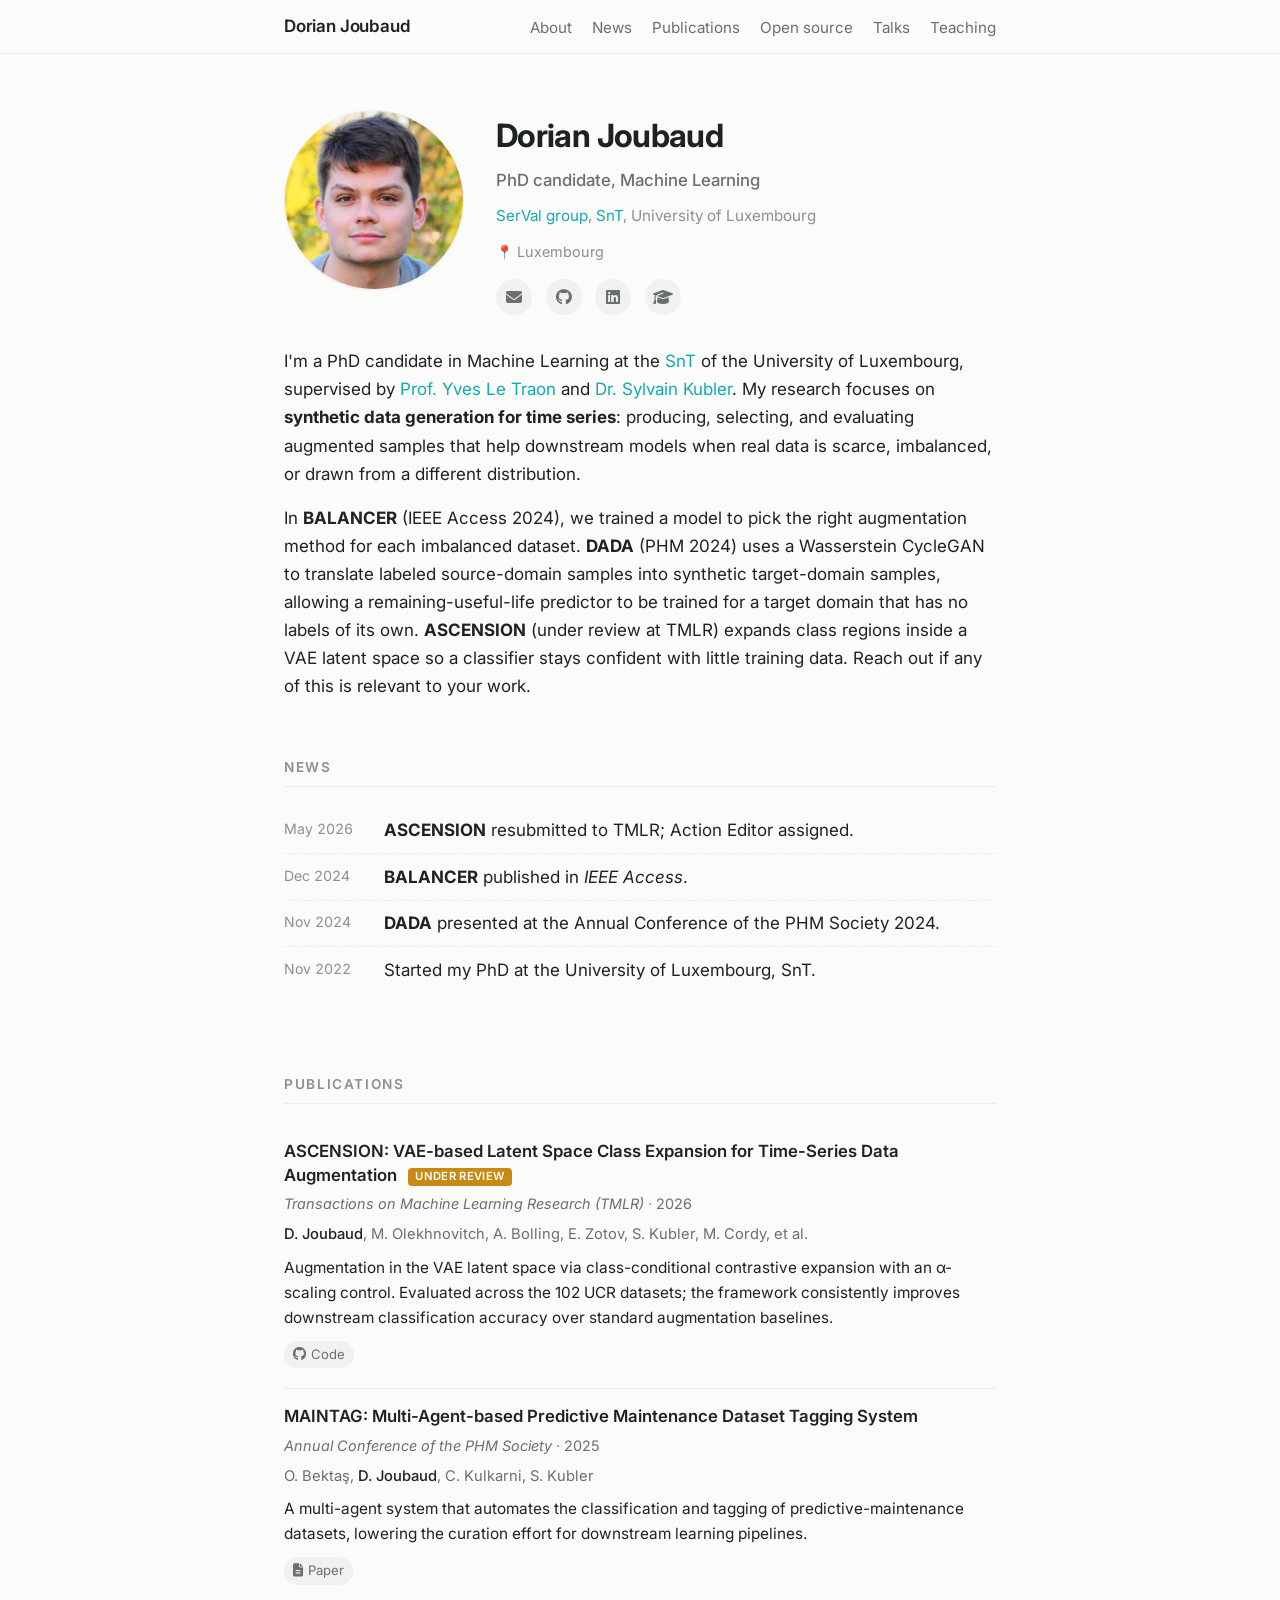
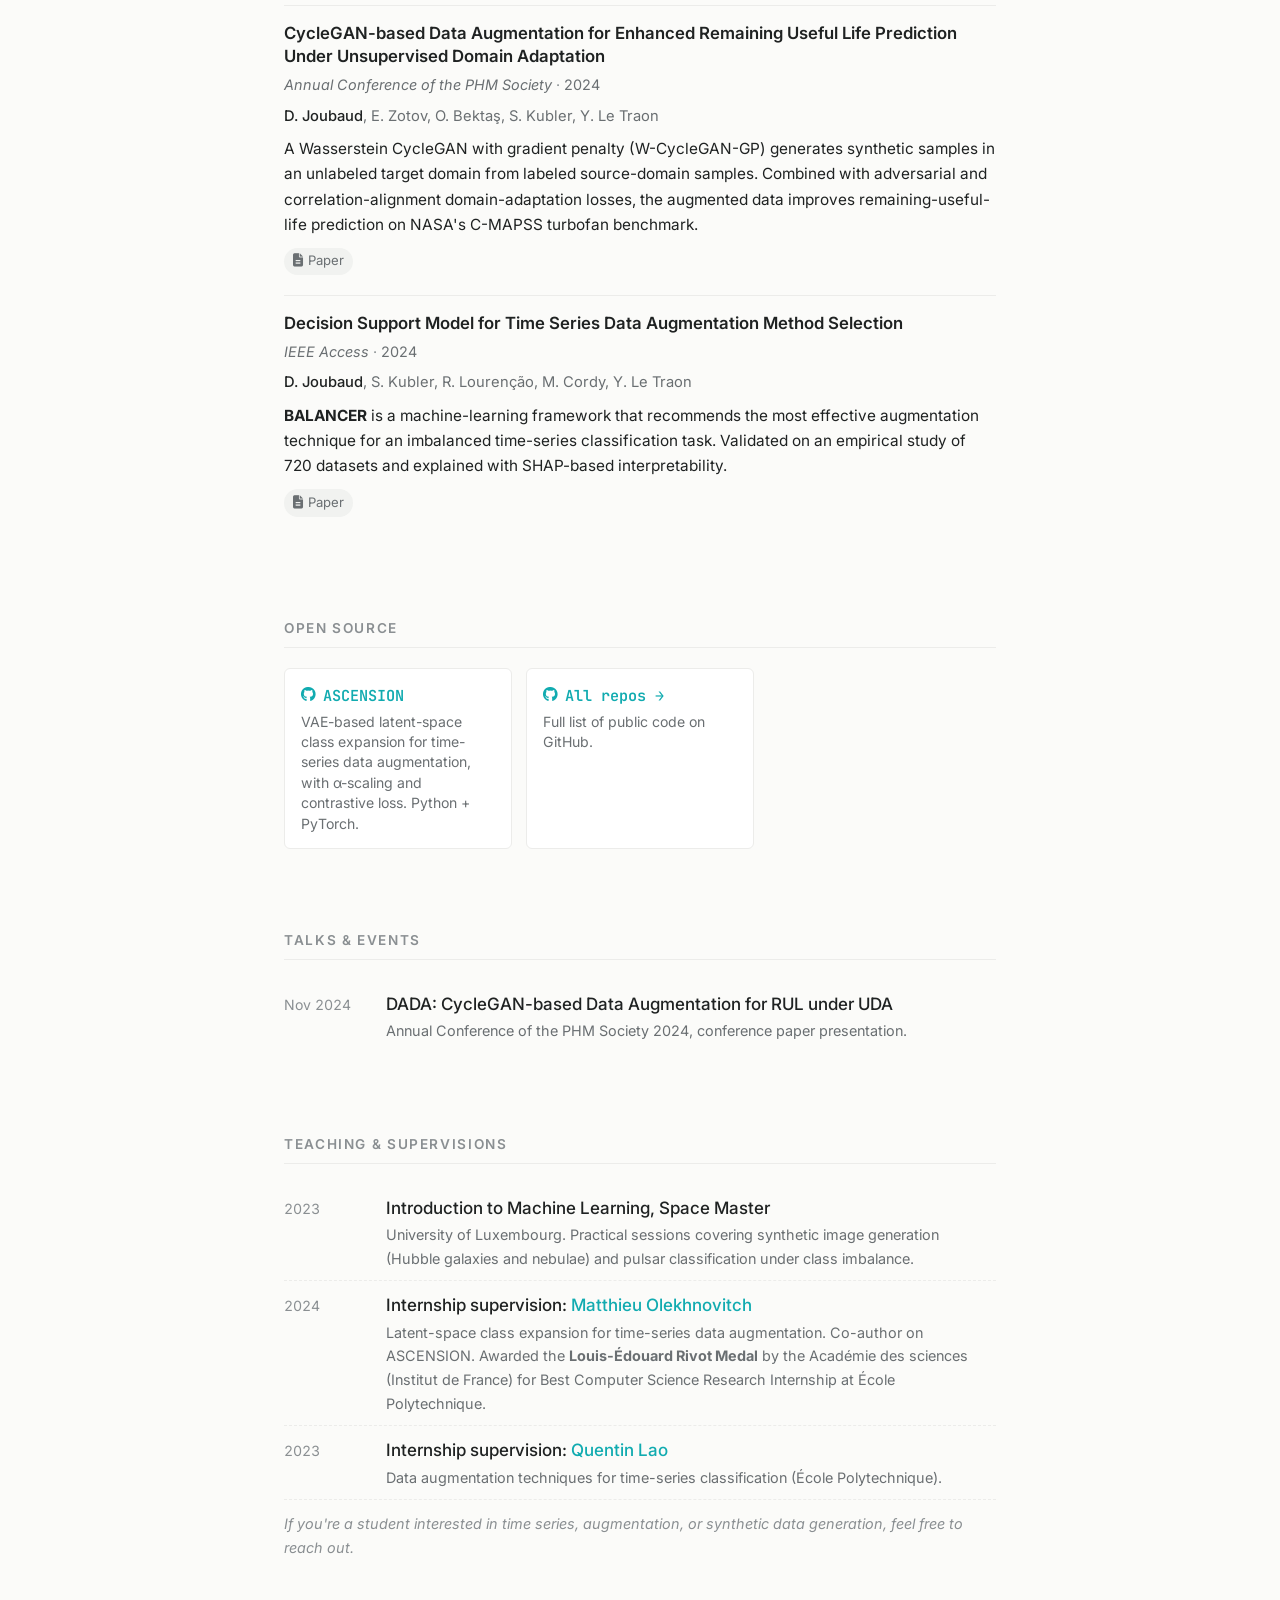
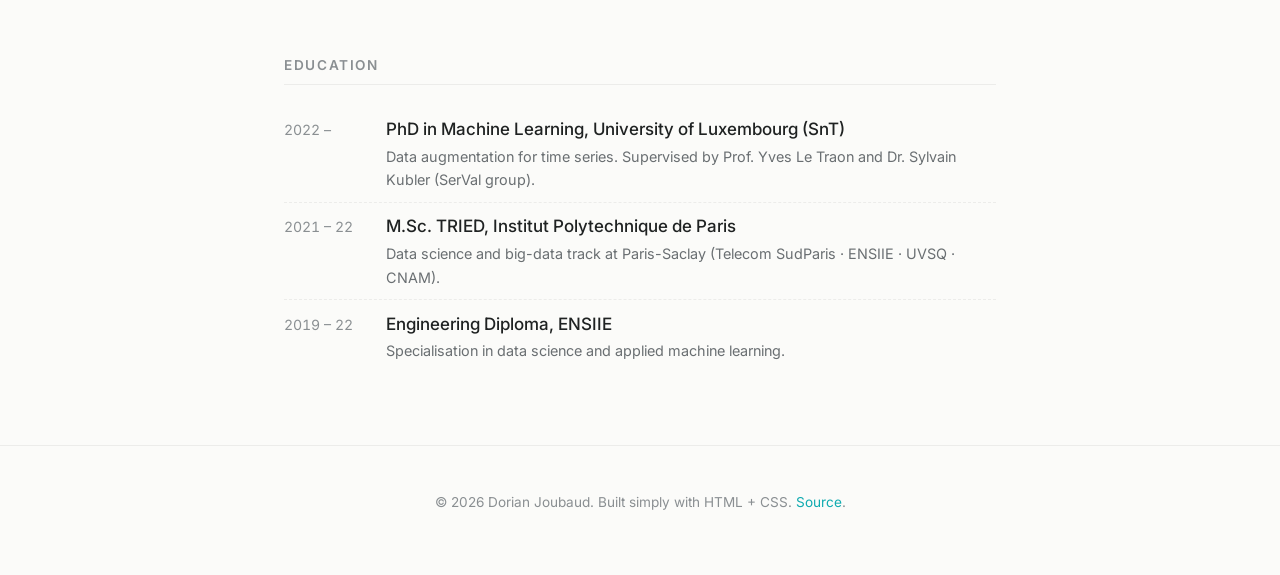
==== index.html @ f89546f5 "Rewrite site with clean academic layout Drops the Ceevee portfolio template (parallax hero, testimon" ====
<!DOCTYPE html>
<html lang="en">
<head>
    <meta charset="utf-8">
    <meta name="viewport" content="width=device-width, initial-scale=1">
    <title>Dorian Joubaud</title>
    <meta name="description" content="Dorian Joubaud, PhD candidate in Machine Learning at the University of Luxembourg, SnT. Time-series data augmentation and synthetic data generation.">
    <meta name="author" content="Dorian Joubaud">

    <link rel="apple-touch-icon" sizes="180x180" href="apple-touch-icon.png">
    <link rel="icon" type="image/png" sizes="32x32" href="favicon-32x32.png">
    <link rel="icon" type="image/png" sizes="16x16" href="favicon-16x16.png">

    <link rel="preconnect" href="https://fonts.googleapis.com">
    <link rel="preconnect" href="https://fonts.gstatic.com" crossorigin>
    <link href="https://fonts.googleapis.com/css2?family=Inter:wght@400;500;600;700&family=JetBrains+Mono:wght@500;600&display=swap" rel="stylesheet">

    <link rel="stylesheet" href="https://cdnjs.cloudflare.com/ajax/libs/font-awesome/6.5.1/css/all.min.css">
    <link rel="stylesheet" href="css/main.css">
</head>
<body>

<!-- ============ Top nav ============ -->
<nav class="topnav">
    <div class="topnav__inner">
        <a class="topnav__brand" href="#top">Dorian Joubaud</a>
        <ul class="topnav__links">
            <li><a href="#about">About</a></li>
            <li><a href="#news">News</a></li>
            <li><a href="#publications">Publications</a></li>
            <li><a href="#open-source">Open source</a></li>
            <li><a href="#talks">Talks</a></li>
            <li><a href="#teaching">Teaching</a></li>
        </ul>
    </div>
</nav>

<main id="top">

<!-- ============ Hero / About ============ -->
<section id="about" class="hero">
    <div class="container">
        <div class="hero__row">
            <img class="hero__photo" src="images/dj2.png" alt="Dorian Joubaud">
            <div class="hero__text">
                <h1 class="hero__name">Dorian Joubaud</h1>
                <p class="hero__role">PhD candidate, Machine Learning</p>
                <p class="hero__affil">
                    <a href="https://www.uni.lu/snt-en/research-groups/serval/" target="_blank" rel="noopener">SerVal group</a>,
                    <a href="https://www.uni.lu/snt-en/" target="_blank" rel="noopener">SnT</a>,
                    University of Luxembourg
                </p>
                <p class="hero__location">Luxembourg</p>

                <ul class="socials" aria-label="Social links">
                    <li><a href="mailto:dorian.joubaud@uni.lu" aria-label="Email"><i class="fa-solid fa-envelope"></i></a></li>
                    <li><a href="https://github.com/DorianJoubaud" target="_blank" rel="noopener" aria-label="GitHub"><i class="fa-brands fa-github"></i></a></li>
                    <li><a href="https://www.linkedin.com/in/djoubaud" target="_blank" rel="noopener" aria-label="LinkedIn"><i class="fa-brands fa-linkedin"></i></a></li>
                    <li><a href="https://scholar.google.com/citations?user=ZqPft5MAAAAJ" target="_blank" rel="noopener" aria-label="Google Scholar"><i class="fa-solid fa-graduation-cap"></i></a></li>
                </ul>
            </div>
        </div>

        <div class="prose" style="margin-top: 2rem;">
            <p>
                I'm a PhD candidate in Machine Learning at the
                <a href="https://www.uni.lu/snt-en/" target="_blank" rel="noopener">SnT</a> of the University of Luxembourg,
                supervised by <a href="https://wwwen.uni.lu/research/fstm/dcs/members/yves_le_traon" target="_blank" rel="noopener">Prof. Yves Le Traon</a>
                and <a href="https://www.uni.lu/snt-en/people/sylvain-kubler/" target="_blank" rel="noopener">Dr. Sylvain Kubler</a>.
                My research focuses on <strong>synthetic data generation for time series</strong>: producing,
                selecting, and evaluating augmented samples that help downstream models when real data is
                scarce, imbalanced, or drawn from a different distribution.
            </p>
            <p>
                In <strong>BALANCER</strong> (IEEE Access 2024), we trained a model to pick the right augmentation
                method for each imbalanced dataset. <strong>DADA</strong> (PHM 2024) uses a Wasserstein CycleGAN
                to translate labeled source-domain samples into synthetic target-domain samples, allowing a
                remaining-useful-life predictor to be trained for a target domain that has no labels of its own.
                <strong>ASCENSION</strong> (under review at TMLR) expands class regions inside a VAE latent space
                so a classifier stays confident with little training data. Reach out if any of this is relevant
                to your work.
            </p>
        </div>
    </div>
</section>

<!-- ============ News ============ -->
<section id="news" class="section">
    <div class="container">
        <h2 class="section__title">News</h2>

        <ul class="news">
            <li>
                <span class="news__date">May 2026</span>
                <span class="news__text"><strong>ASCENSION</strong> resubmitted to TMLR; Action Editor assigned.</span>
            </li>
            <li>
                <span class="news__date">Dec 2024</span>
                <span class="news__text"><strong>BALANCER</strong> published in <em>IEEE Access</em>.</span>
            </li>
            <li>
                <span class="news__date">Nov 2024</span>
                <span class="news__text"><strong>DADA</strong> presented at the Annual Conference of the PHM Society 2024.</span>
            </li>
            <li>
                <span class="news__date">Nov 2022</span>
                <span class="news__text">Started my PhD at the University of Luxembourg, SnT.</span>
            </li>
        </ul>

        <!-- TODO: add more news as it happens. Keep it recent-first. -->
    </div>
</section>

<!-- ============ Publications ============ -->
<section id="publications" class="section">
    <div class="container">
        <h2 class="section__title">Publications</h2>

        <!-- ASCENSION (under review) -->
        <article class="pub">
            <h3 class="pub__title">
                <a href="https://github.com/DorianJoubaud/ASCENSION" target="_blank" rel="noopener">
                    ASCENSION: VAE-based Latent Space Class Expansion for Time-Series Data Augmentation
                </a>
                <span class="tag tag--review">Under review</span>
            </h3>
            <p class="pub__meta">
                <span class="pub__venue">Transactions on Machine Learning Research (TMLR)</span>
                <span class="pub__year">2026</span>
            </p>
            <p class="pub__authors">
                <span class="me">D. Joubaud</span>, M. Olekhnovitch, A. Bolling, E. Zotov, S. Kubler, M. Cordy, et al.
            </p>
            <p class="pub__desc">
                Augmentation in the VAE latent space via class-conditional contrastive expansion with an
                α-scaling control. Evaluated across the 102 UCR datasets; the framework consistently
                improves downstream classification accuracy over standard augmentation baselines.
            </p>
            <div class="pub__links">
                <a class="chip" href="https://github.com/DorianJoubaud/ASCENSION" target="_blank" rel="noopener"><i class="fa-brands fa-github"></i> Code</a>
                <!-- TODO: link the arXiv / OpenReview entry once accepted/posted. -->
            </div>
        </article>

        <!-- MAINTAG -->
        <article class="pub">
            <h3 class="pub__title">
                <a href="https://orbilu.uni.lu/handle/10993/66172" target="_blank" rel="noopener">
                    MAINTAG: Multi-Agent-based Predictive Maintenance Dataset Tagging System
                </a>
            </h3>
            <p class="pub__meta">
                <span class="pub__venue">Annual Conference of the PHM Society</span>
                <span class="pub__year">2025</span>
            </p>
            <p class="pub__authors">
                O. Bektaş, <span class="me">D. Joubaud</span>, C. Kulkarni, S. Kubler
            </p>
            <p class="pub__desc">
                A multi-agent system that automates the classification and tagging of predictive-maintenance
                datasets, lowering the curation effort for downstream learning pipelines.
            </p>
            <div class="pub__links">
                <a class="chip" href="https://orbilu.uni.lu/handle/10993/66172" target="_blank" rel="noopener"><i class="fa-solid fa-file-lines"></i> Paper</a>
            </div>
        </article>

        <!-- DADA -->
        <article class="pub">
            <h3 class="pub__title">
                <a href="http://papers.phmsociety.org/index.php/phmconf/article/view/3898" target="_blank" rel="noopener">
                    CycleGAN-based Data Augmentation for Enhanced Remaining Useful Life Prediction Under Unsupervised Domain Adaptation
                </a>
            </h3>
            <p class="pub__meta">
                <span class="pub__venue">Annual Conference of the PHM Society</span>
                <span class="pub__year">2024</span>
            </p>
            <p class="pub__authors">
                <span class="me">D. Joubaud</span>, E. Zotov, O. Bektaş, S. Kubler, Y. Le Traon
            </p>
            <p class="pub__desc">
                A Wasserstein CycleGAN with gradient penalty (W-CycleGAN-GP) generates synthetic samples in
                an unlabeled target domain from labeled source-domain samples. Combined with adversarial and
                correlation-alignment domain-adaptation losses, the augmented data improves remaining-useful-life
                prediction on NASA's C-MAPSS turbofan benchmark.
            </p>
            <div class="pub__links">
                <a class="chip" href="http://papers.phmsociety.org/index.php/phmconf/article/view/3898" target="_blank" rel="noopener"><i class="fa-solid fa-file-lines"></i> Paper</a>
            </div>
        </article>

        <!-- BALANCER -->
        <article class="pub">
            <h3 class="pub__title">
                <a href="https://ieeexplore.ieee.org/document/10795179" target="_blank" rel="noopener">
                    Decision Support Model for Time Series Data Augmentation Method Selection
                </a>
            </h3>
            <p class="pub__meta">
                <span class="pub__venue">IEEE Access</span>
                <span class="pub__year">2024</span>
            </p>
            <p class="pub__authors">
                <span class="me">D. Joubaud</span>, S. Kubler, R. Lourenção, M. Cordy, Y. Le Traon
            </p>
            <p class="pub__desc">
                <strong>BALANCER</strong> is a machine-learning framework that recommends the most effective
                augmentation technique for an imbalanced time-series classification task. Validated on an
                empirical study of 720 datasets and explained with SHAP-based interpretability.
            </p>
            <div class="pub__links">
                <a class="chip" href="https://ieeexplore.ieee.org/document/10795179" target="_blank" rel="noopener"><i class="fa-solid fa-file-lines"></i> Paper</a>
            </div>
        </article>

    </div>
</section>

<!-- ============ Open source ============ -->
<section id="open-source" class="section">
    <div class="container">
        <h2 class="section__title">Open source</h2>

        <div class="software-grid">
            <div class="repo">
                <a href="https://github.com/DorianJoubaud/ASCENSION" target="_blank" rel="noopener">
                    <p class="repo__name"><i class="fa-brands fa-github"></i> ASCENSION</p>
                    <p class="repo__desc">VAE-based latent-space class expansion for time-series data augmentation, with α-scaling and contrastive loss. Python + PyTorch.</p>
                </a>
            </div>

            <!-- TODO: add other public repos here. A couple of suggestions: -->
            <!--
            <div class="repo">
                <a href="https://github.com/DorianJoubaud/BALANCER" target="_blank" rel="noopener">
                    <p class="repo__name"><i class="fa-brands fa-github"></i> BALANCER</p>
                    <p class="repo__desc">Decision-support model recommending the best data-augmentation technique for an imbalanced TSC dataset (IEEE Access 2024).</p>
                </a>
            </div>
            -->

            <div class="repo">
                <a href="https://github.com/DorianJoubaud" target="_blank" rel="noopener">
                    <p class="repo__name"><i class="fa-brands fa-github"></i> All repos &rarr;</p>
                    <p class="repo__desc">Full list of public code on GitHub.</p>
                </a>
            </div>
        </div>
    </div>
</section>

<!-- ============ Talks & Events ============ -->
<section id="talks" class="section">
    <div class="container">
        <h2 class="section__title">Talks &amp; Events</h2>

        <!-- TODO: fill in actual talks. Below are placeholders to show layout. -->
        <div class="entry">
            <span class="entry__when">Nov 2024</span>
            <span class="entry__main">
                <span class="entry__title">DADA: CycleGAN-based Data Augmentation for RUL under UDA</span>
                <span class="entry__sub">Annual Conference of the PHM Society 2024, conference paper presentation.</span>
            </span>
        </div>

        <!--
        <div class="entry">
            <span class="entry__when">YYYY</span>
            <span class="entry__main">
                <span class="entry__title">Title of the talk</span>
                <span class="entry__sub">Venue · type of event · co-speakers</span>
            </span>
        </div>
        -->
    </div>
</section>

<!-- ============ Teaching / Supervisions ============ -->
<section id="teaching" class="section">
    <div class="container">
        <h2 class="section__title">Teaching &amp; Supervisions</h2>

        <div class="entry">
            <span class="entry__when">2023</span>
            <span class="entry__main">
                <span class="entry__title">Introduction to Machine Learning, Space Master</span>
                <span class="entry__sub">University of Luxembourg. Practical sessions covering synthetic image generation (Hubble galaxies and nebulae) and pulsar classification under class imbalance.</span>
            </span>
        </div>

        <div class="entry">
            <span class="entry__when">2024</span>
            <span class="entry__main">
                <span class="entry__title">Internship supervision: <a href="https://matthieu-olekhnovitch.fr/" target="_blank" rel="noopener">Matthieu Olekhnovitch</a></span>
                <span class="entry__sub">Latent-space class expansion for time-series data augmentation. Co-author on ASCENSION. Awarded the <strong>Louis-Édouard Rivot Medal</strong> by the Académie des sciences (Institut de France) for Best Computer Science Research Internship at École Polytechnique.</span>
            </span>
        </div>

        <div class="entry">
            <span class="entry__when">2023</span>
            <span class="entry__main">
                <span class="entry__title">Internship supervision: <a href="https://www.quentinlao.com/" target="_blank" rel="noopener">Quentin Lao</a></span>
                <span class="entry__sub">Data augmentation techniques for time-series classification (École Polytechnique).</span>
            </span>
        </div>

        <p class="prose" style="color: var(--color-faint); font-size: 0.9rem; margin-top: 0.75rem;">
            <em>If you're a student interested in time series, augmentation, or synthetic data generation, feel free to reach out.</em>
        </p>
    </div>
</section>

<!-- ============ Education ============ -->
<section id="education" class="section">
    <div class="container">
        <h2 class="section__title">Education</h2>

        <div class="entry">
            <span class="entry__when">2022 –</span>
            <span class="entry__main">
                <span class="entry__title">PhD in Machine Learning, University of Luxembourg (SnT)</span>
                <span class="entry__sub">Data augmentation for time series. Supervised by Prof. Yves Le Traon and Dr. Sylvain Kubler (SerVal group).</span>
            </span>
        </div>

        <div class="entry">
            <span class="entry__when">2021 – 22</span>
            <span class="entry__main">
                <span class="entry__title">M.Sc. TRIED, Institut Polytechnique de Paris</span>
                <span class="entry__sub">Data science and big-data track at Paris-Saclay (Telecom SudParis · ENSIIE · UVSQ · CNAM).</span>
            </span>
        </div>

        <div class="entry">
            <span class="entry__when">2019 – 22</span>
            <span class="entry__main">
                <span class="entry__title">Engineering Diploma, ENSIIE</span>
                <span class="entry__sub">Specialisation in data science and applied machine learning.</span>
            </span>
        </div>
    </div>
</section>

</main>

<footer class="site-footer">
    <div class="container">
        <p>
            © <span id="year">2026</span> Dorian Joubaud.
            Built simply with HTML + CSS.
            <a href="https://github.com/DorianJoubaud/dorianjoubaud.github.io" target="_blank" rel="noopener">Source</a>.
        </p>
    </div>
</footer>

<script>
    document.getElementById('year').textContent = new Date().getFullYear();
</script>

</body>
</html>
---- css/main.css ----
/* ============================================================
   Dorian Joubaud — personal site
   Light academic theme, inspired by charles.doffy.net,
   with the teal accent retained from the prior design.
   ============================================================ */

:root {
    --color-bg:        #fbfbf9;
    --color-surface:   #ffffff;
    --color-rule:      #ececea;
    --color-text:      #1f2222;
    --color-muted:     #6a6f72;
    --color-faint:     #8a8f92;
    --color-accent:    #11ABB0;
    --color-accent-dk: #0d8589;
    --color-link:      #11ABB0;
    --color-link-hov:  #0d8589;
    --color-chip-bg:   #f1f2f0;

    --font-sans: "Inter", -apple-system, BlinkMacSystemFont, "Segoe UI",
                 Roboto, "Helvetica Neue", Arial, sans-serif;
    --font-mono: "JetBrains Mono", ui-monospace, SFMono-Regular, Menlo,
                 Monaco, Consolas, monospace;

    --content-max: 760px;
    --gutter: 1.5rem;
    --radius: 6px;
}

* { box-sizing: border-box; }

html { scroll-behavior: smooth; }

body {
    margin: 0;
    background: var(--color-bg);
    color: var(--color-text);
    font-family: var(--font-sans);
    font-size: 17px;
    line-height: 1.65;
    -webkit-font-smoothing: antialiased;
    -moz-osx-font-smoothing: grayscale;
}

a {
    color: var(--color-link);
    text-decoration: none;
    border-bottom: 1px solid transparent;
    transition: color .15s, border-color .15s;
}
a:hover {
    color: var(--color-link-hov);
    border-bottom-color: var(--color-link-hov);
}

hr {
    border: 0;
    border-top: 1px solid var(--color-rule);
    margin: 3rem 0;
}

/* ---------- Layout ---------- */

.container {
    max-width: var(--content-max);
    margin: 0 auto;
    padding: 0 var(--gutter);
}

/* ---------- Top nav ---------- */

.topnav {
    position: sticky;
    top: 0;
    background: rgba(251, 251, 249, 0.9);
    backdrop-filter: saturate(180%) blur(10px);
    -webkit-backdrop-filter: saturate(180%) blur(10px);
    border-bottom: 1px solid var(--color-rule);
    z-index: 50;
}
.topnav__inner {
    max-width: var(--content-max);
    margin: 0 auto;
    padding: 0.75rem var(--gutter);
    display: flex;
    align-items: center;
    justify-content: space-between;
    gap: 1rem;
}
.topnav__brand {
    font-weight: 600;
    color: var(--color-text);
    letter-spacing: -0.01em;
}
.topnav__brand:hover { border-bottom-color: transparent; color: var(--color-accent); }
.topnav__links {
    list-style: none;
    margin: 0;
    padding: 0;
    display: flex;
    gap: 1.25rem;
    flex-wrap: wrap;
}
.topnav__links a {
    color: var(--color-muted);
    font-size: 0.95rem;
}
.topnav__links a:hover { color: var(--color-accent); border-bottom-color: transparent; }

/* ---------- Hero / about ---------- */

.hero {
    padding: 3.5rem 0 1rem;
}
.hero__row {
    display: flex;
    gap: 2rem;
    align-items: flex-start;
    flex-wrap: wrap;
}
.hero__photo {
    width: 180px;
    height: 180px;
    border-radius: 50%;
    object-fit: cover;
    border: 1px solid var(--color-rule);
    box-shadow: 0 1px 3px rgba(0,0,0,0.04);
    flex-shrink: 0;
}
.hero__text { flex: 1 1 320px; min-width: 0; }
.hero__name {
    margin: 0 0 0.25rem;
    font-size: 2rem;
    font-weight: 700;
    letter-spacing: -0.02em;
}
.hero__role {
    margin: 0 0 0.5rem;
    color: var(--color-muted);
    font-size: 1.05rem;
    font-weight: 500;
}
.hero__affil {
    margin: 0 0 0.75rem;
    color: var(--color-faint);
    font-size: 0.95rem;
}
.hero__location {
    margin: 0 0 1rem;
    color: var(--color-faint);
    font-size: 0.9rem;
}
.hero__location::before {
    content: "📍 ";
    font-size: 0.95em;
}

.socials {
    list-style: none;
    margin: 0.75rem 0 0;
    padding: 0;
    display: flex;
    gap: 0.85rem;
    flex-wrap: wrap;
}
.socials a {
    display: inline-flex;
    align-items: center;
    justify-content: center;
    width: 36px;
    height: 36px;
    border-radius: 50%;
    background: var(--color-chip-bg);
    color: var(--color-muted);
    border-bottom: none;
    transition: background .15s, color .15s, transform .15s;
}
.socials a:hover {
    background: var(--color-accent);
    color: #fff;
    transform: translateY(-1px);
}
.socials i { font-size: 1rem; }

/* ---------- Sections ---------- */

.section {
    padding: 2.5rem 0;
}
.section__title {
    margin: 0 0 1.25rem;
    font-size: 0.85rem;
    font-weight: 600;
    letter-spacing: 0.12em;
    text-transform: uppercase;
    color: var(--color-faint);
    padding-bottom: 0.5rem;
    border-bottom: 1px solid var(--color-rule);
}

.prose p {
    margin: 0 0 1rem;
}
.prose p:last-child { margin-bottom: 0; }

/* ---------- News ---------- */

.news {
    list-style: none;
    margin: 0;
    padding: 0;
}
.news li {
    display: grid;
    grid-template-columns: 5.5rem 1fr;
    gap: 0.75rem;
    padding: 0.55rem 0;
    border-bottom: 1px dashed var(--color-rule);
}
.news li:last-child { border-bottom: 0; }
.news__date {
    color: var(--color-faint);
    font-variant-numeric: tabular-nums;
    font-size: 0.88rem;
    padding-top: 0.05rem;
}
.news__text { color: var(--color-text); }
.news__more {
    margin-top: 0.75rem;
    display: inline-block;
    font-size: 0.9rem;
    color: var(--color-muted);
    cursor: pointer;
}
.news--collapsed .news__hidden { display: none; }

/* ---------- Publication entries ---------- */

.pub {
    padding: 1rem 0 1.25rem;
    border-bottom: 1px solid var(--color-rule);
}
.pub:last-child { border-bottom: 0; }
.pub__title {
    margin: 0 0 0.3rem;
    font-size: 1.05rem;
    font-weight: 600;
    line-height: 1.4;
}
.pub__title a { color: var(--color-text); border-bottom: none; }
.pub__title a:hover { color: var(--color-accent); }
.pub__meta {
    margin: 0 0 0.4rem;
    font-size: 0.9rem;
    color: var(--color-muted);
}
.pub__venue { font-style: italic; }
.pub__year::before { content: " · "; color: var(--color-faint); }
.pub__authors {
    margin: 0 0 0.5rem;
    font-size: 0.92rem;
    color: var(--color-muted);
}
.pub__authors .me { color: var(--color-text); font-weight: 500; }
.pub__desc {
    margin: 0.4rem 0 0.65rem;
    font-size: 0.96rem;
    color: var(--color-text);
}
.pub__links {
    display: flex;
    flex-wrap: wrap;
    gap: 0.4rem;
    margin-top: 0.4rem;
}
.chip {
    display: inline-flex;
    align-items: center;
    gap: 0.35rem;
    padding: 0.18rem 0.55rem;
    border-radius: 999px;
    background: var(--color-chip-bg);
    color: var(--color-muted);
    font-size: 0.82rem;
    border-bottom: none;
    transition: background .15s, color .15s;
}
.chip:hover {
    background: var(--color-accent);
    color: #fff;
    border-bottom: none;
}
.chip i { font-size: 0.85rem; }

.tag {
    display: inline-block;
    margin-left: 0.45rem;
    padding: 0.08rem 0.45rem;
    border-radius: 4px;
    background: var(--color-accent);
    color: #fff;
    font-size: 0.7rem;
    font-weight: 600;
    letter-spacing: 0.03em;
    vertical-align: 0.1em;
    text-transform: uppercase;
}
.tag--review { background: #c98a14; }
.tag--prep   { background: #6a6f72; }

/* ---------- Generic list entries (talks, teaching, education, software) ---------- */

.entry {
    display: grid;
    grid-template-columns: 5.5rem 1fr;
    gap: 0.85rem;
    padding: 0.6rem 0;
    border-bottom: 1px dashed var(--color-rule);
    align-items: baseline;
}
.entry:last-child { border-bottom: 0; }
.entry__when {
    color: var(--color-faint);
    font-variant-numeric: tabular-nums;
    font-size: 0.88rem;
}
.entry__main { color: var(--color-text); }
.entry__title { font-weight: 500; }
.entry__sub {
    display: block;
    color: var(--color-muted);
    font-size: 0.9rem;
    margin-top: 0.1rem;
}

/* ---------- Software cards ---------- */

.software-grid {
    display: grid;
    grid-template-columns: repeat(auto-fill, minmax(220px, 1fr));
    gap: 0.85rem;
}
.repo {
    border: 1px solid var(--color-rule);
    border-radius: var(--radius);
    padding: 0.85rem 1rem;
    background: var(--color-surface);
    transition: border-color .15s, transform .15s, box-shadow .15s;
}
.repo:hover {
    border-color: var(--color-accent);
    transform: translateY(-1px);
    box-shadow: 0 2px 6px rgba(17, 171, 176, 0.08);
}
.repo a {
    display: block;
    color: inherit;
    border-bottom: none;
}
.repo__name {
    font-family: var(--font-mono);
    font-size: 0.95rem;
    font-weight: 600;
    color: var(--color-accent);
    margin: 0 0 0.25rem;
    display: flex;
    align-items: center;
    gap: 0.45rem;
}
.repo__desc {
    font-size: 0.88rem;
    color: var(--color-muted);
    margin: 0;
    line-height: 1.45;
}

/* ---------- Footer ---------- */

.site-footer {
    padding: 2rem 0 3rem;
    color: var(--color-faint);
    font-size: 0.85rem;
    text-align: center;
    border-top: 1px solid var(--color-rule);
    margin-top: 2rem;
}

/* ---------- Responsive ---------- */

@media (max-width: 600px) {
    body { font-size: 16px; }
    .hero { padding-top: 2rem; }
    .hero__row { gap: 1.25rem; }
    .hero__photo { width: 130px; height: 130px; }
    .hero__name { font-size: 1.6rem; }
    .news li, .entry {
        grid-template-columns: 4.5rem 1fr;
        gap: 0.5rem;
    }
    .topnav__links { gap: 0.85rem; font-size: 0.85rem; }
    .topnav__brand { display: none; }
}

/* Print: keep clean */
@media print {
    .topnav, .site-footer { display: none; }
    a { color: inherit; border-bottom: none; }
}
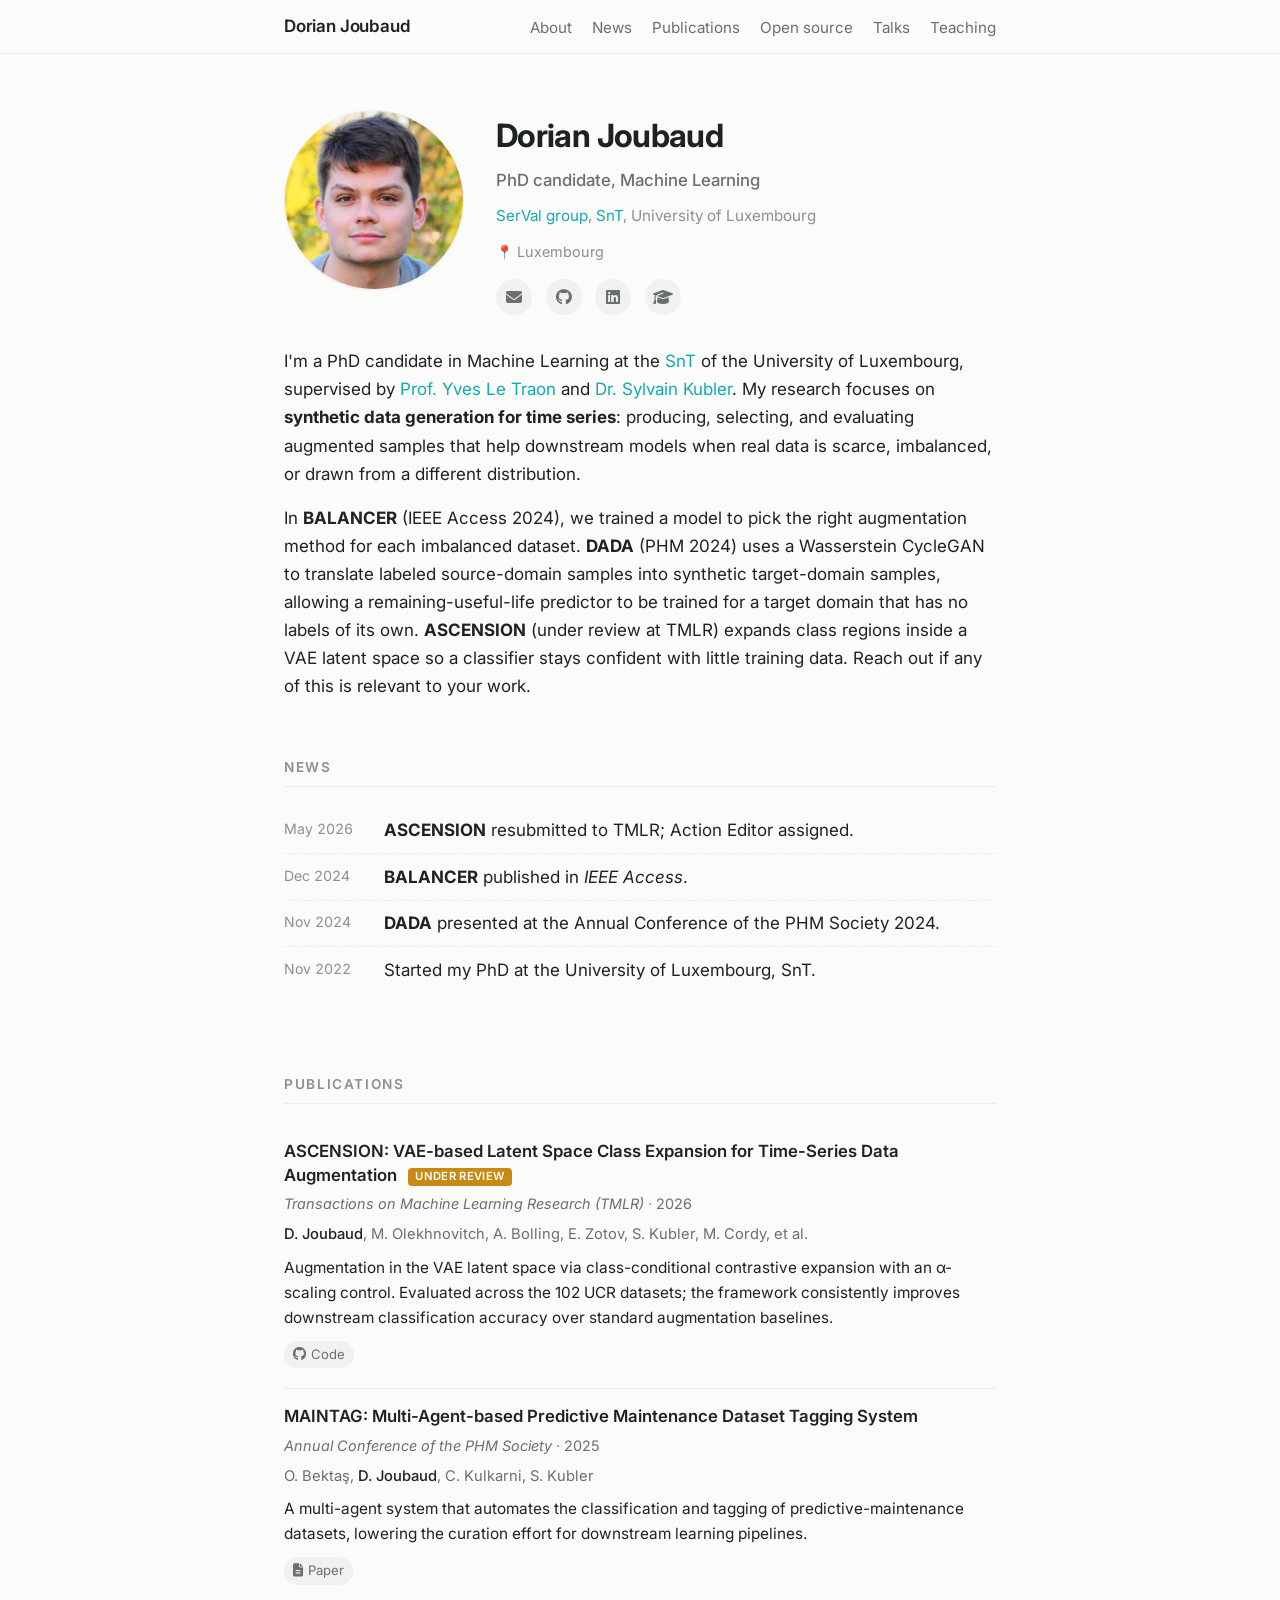
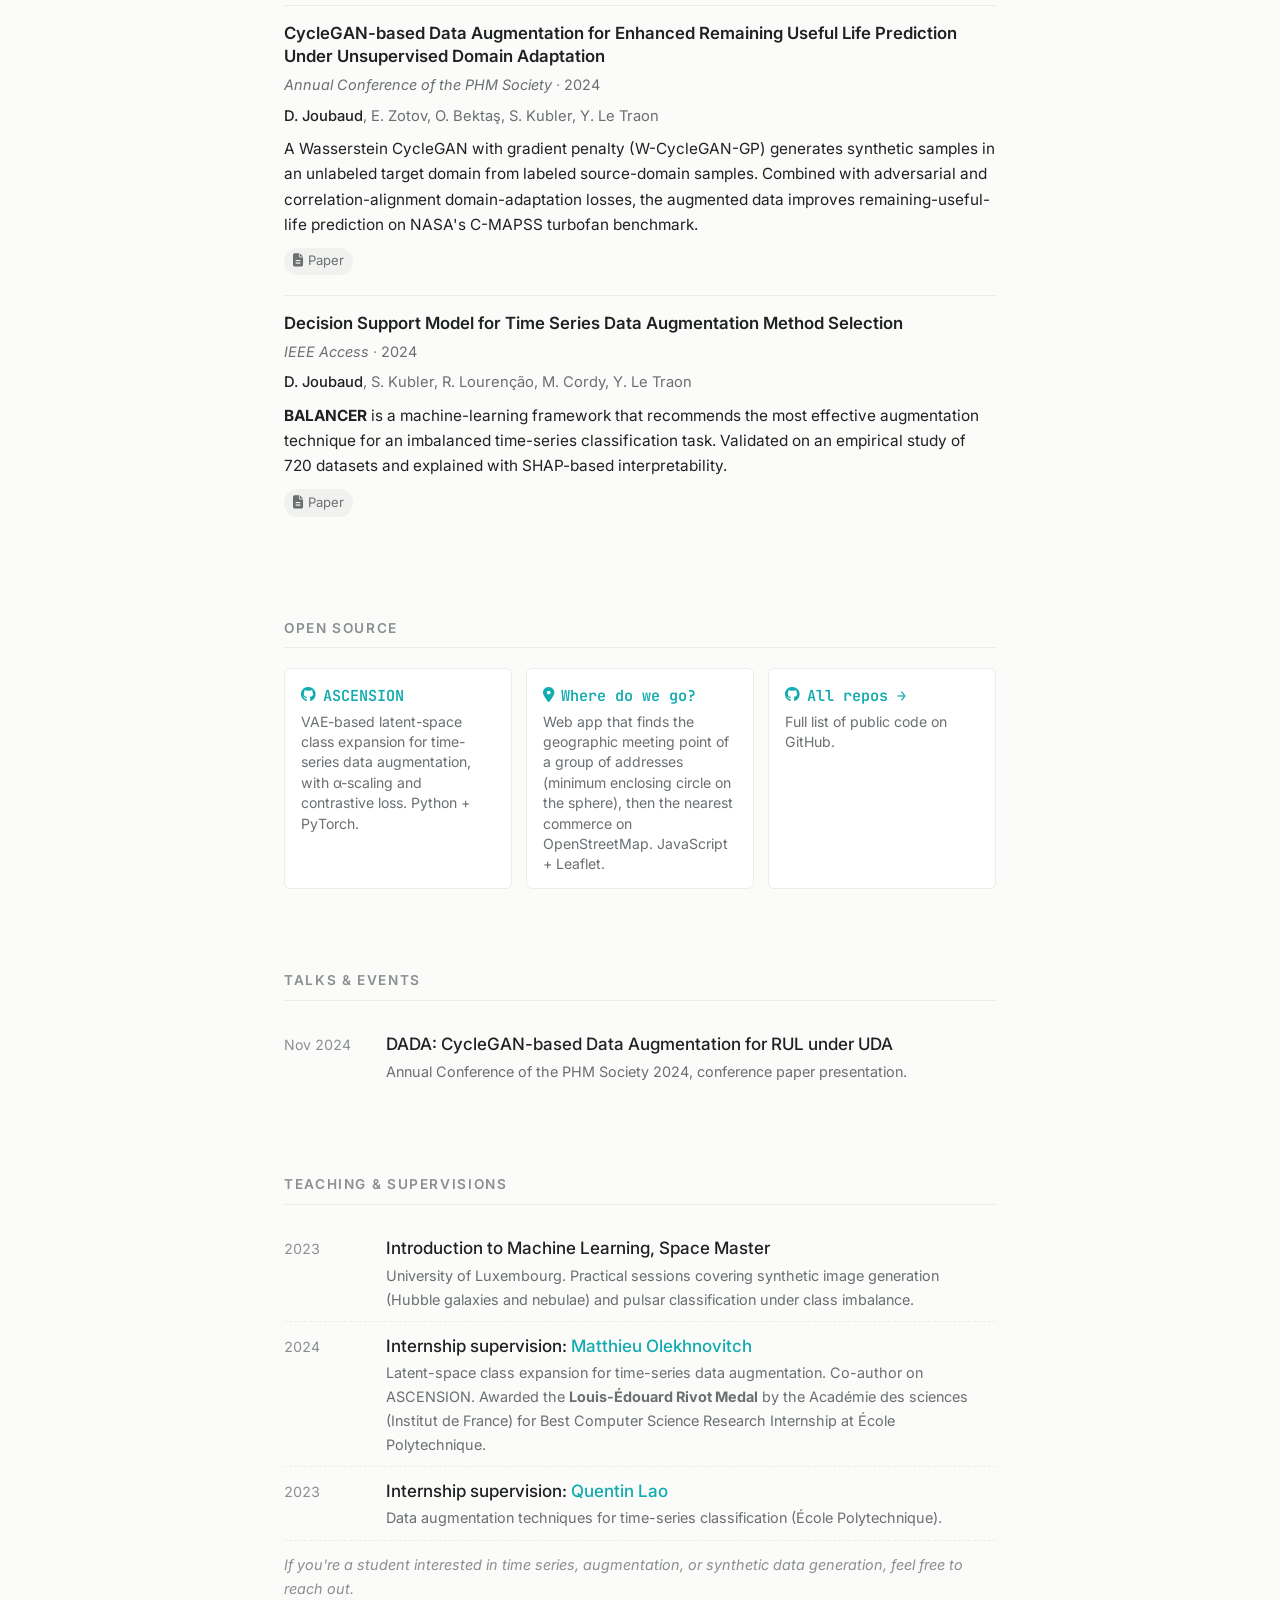
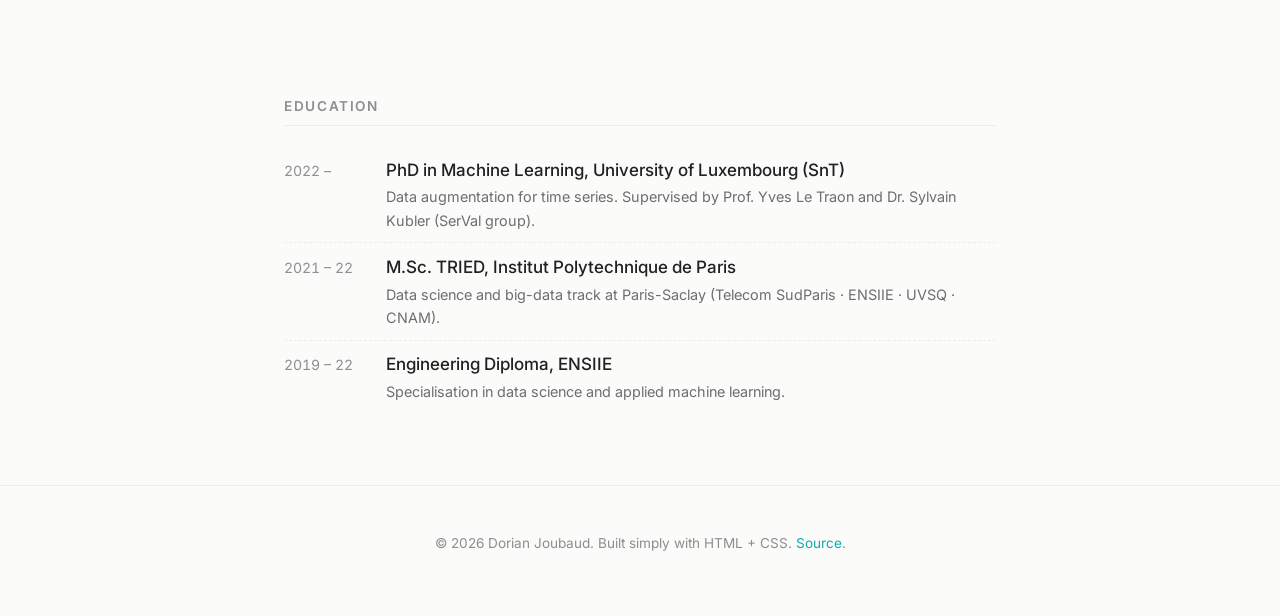
==== commit 09034330: "Add Where do we go? card to Open source section Links to the live app at dorianjoubaud.com/WhereDoWe" ====
--- a/index.html
+++ b/index.html
@@ -231,15 +231,12 @@
                 </a>
             </div>
 
-            <!-- TODO: add other public repos here. A couple of suggestions: -->
-            <!--
             <div class="repo">
-                <a href="https://github.com/DorianJoubaud/BALANCER" target="_blank" rel="noopener">
-                    <p class="repo__name"><i class="fa-brands fa-github"></i> BALANCER</p>
-                    <p class="repo__desc">Decision-support model recommending the best data-augmentation technique for an imbalanced TSC dataset (IEEE Access 2024).</p>
-                </a>
-            </div>
-            -->
+                <a href="https://dorianjoubaud.com/WhereDoWeGO-/" target="_blank" rel="noopener">
+                    <p class="repo__name"><i class="fa-solid fa-location-dot"></i> Where do we go?</p>
+                    <p class="repo__desc">Web app that finds the geographic meeting point of a group of addresses (minimum enclosing circle on the sphere), then the nearest commerce on OpenStreetMap. JavaScript + Leaflet.</p>
+                </a>
+            </div>
 
             <div class="repo">
                 <a href="https://github.com/DorianJoubaud" target="_blank" rel="noopener">
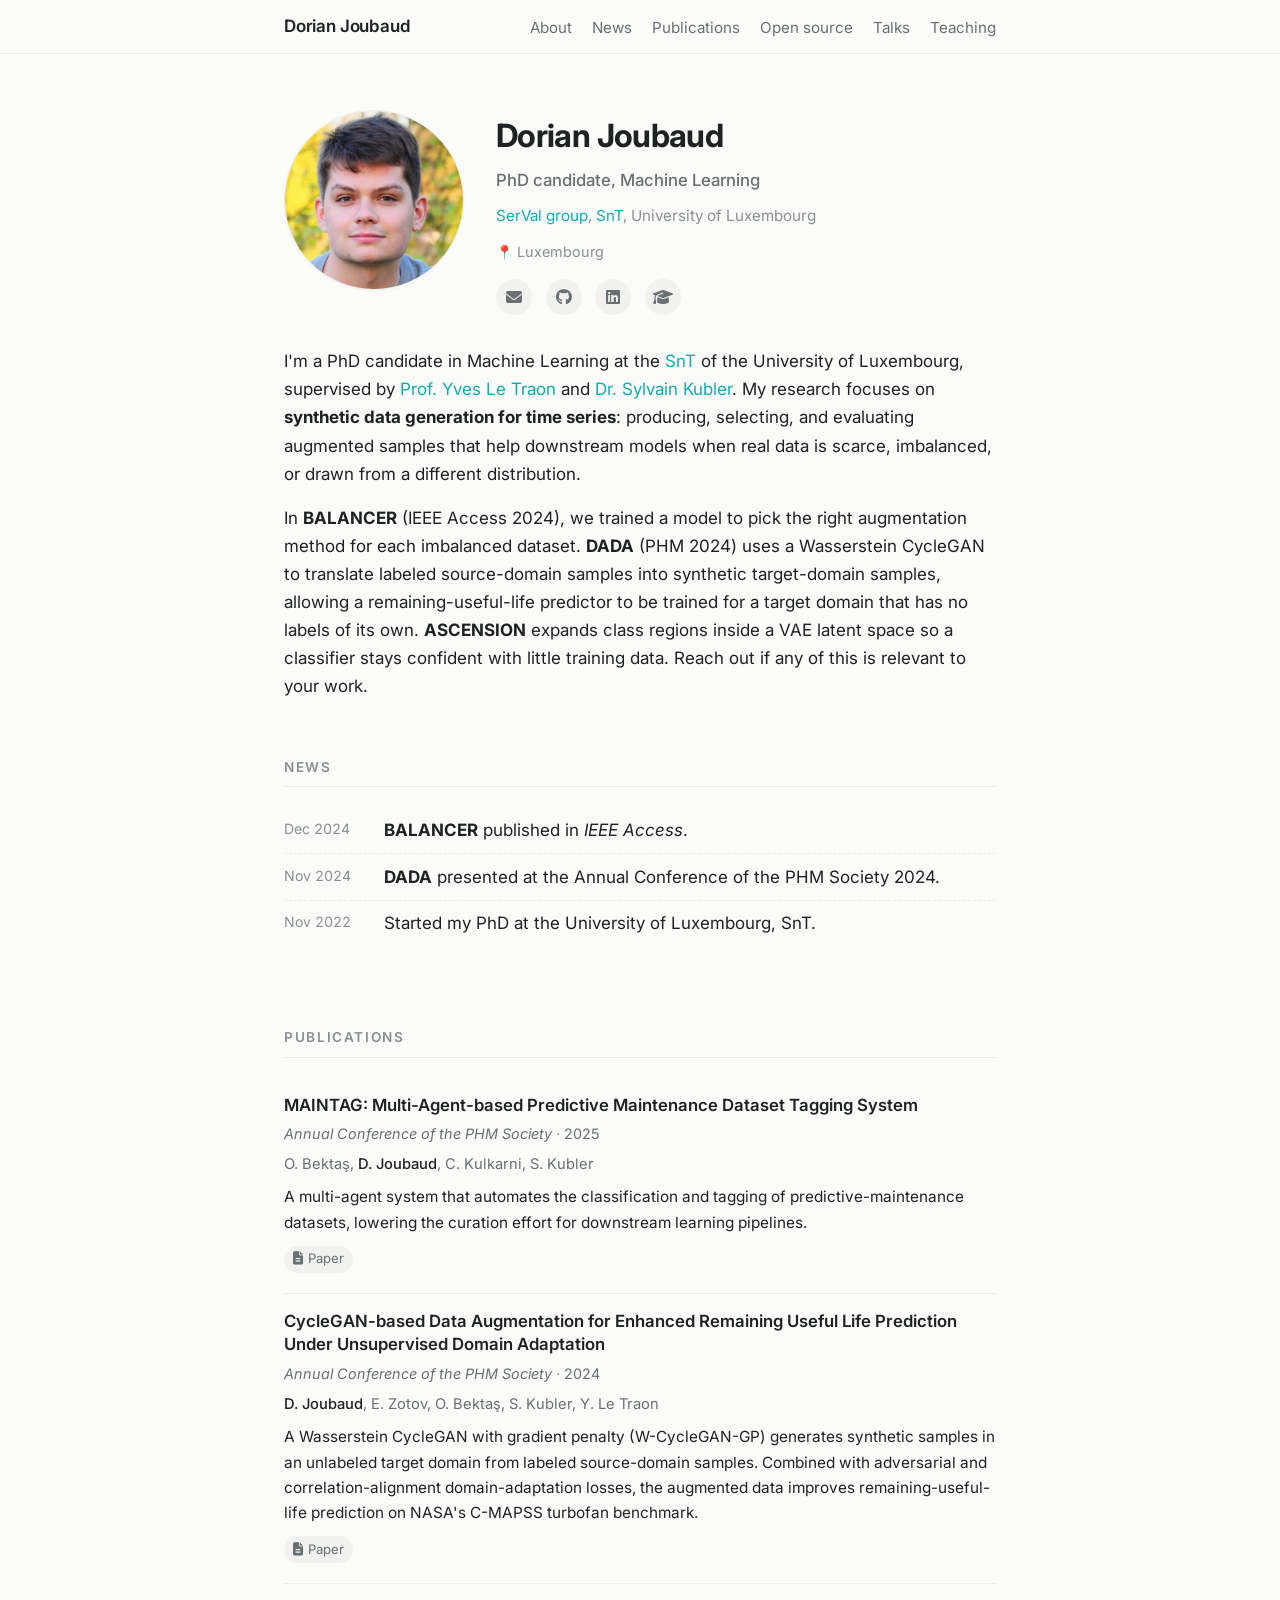
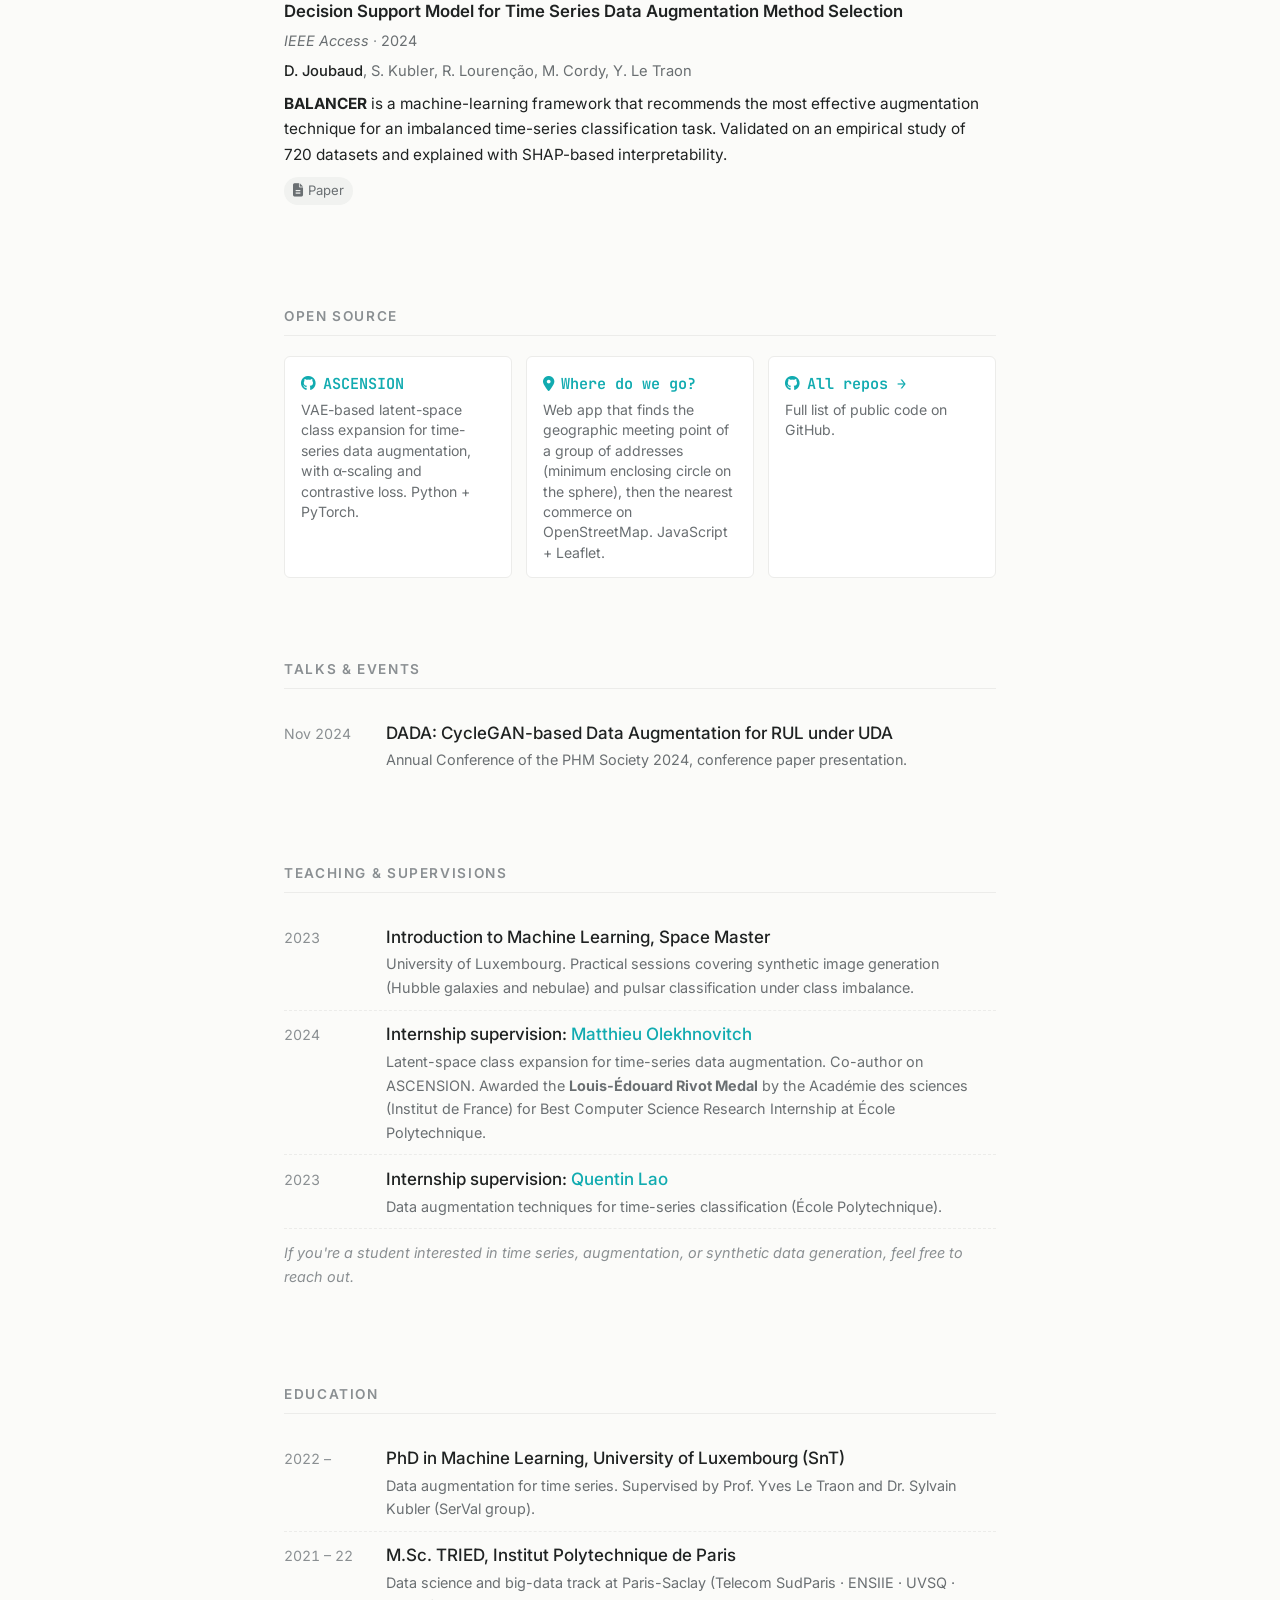
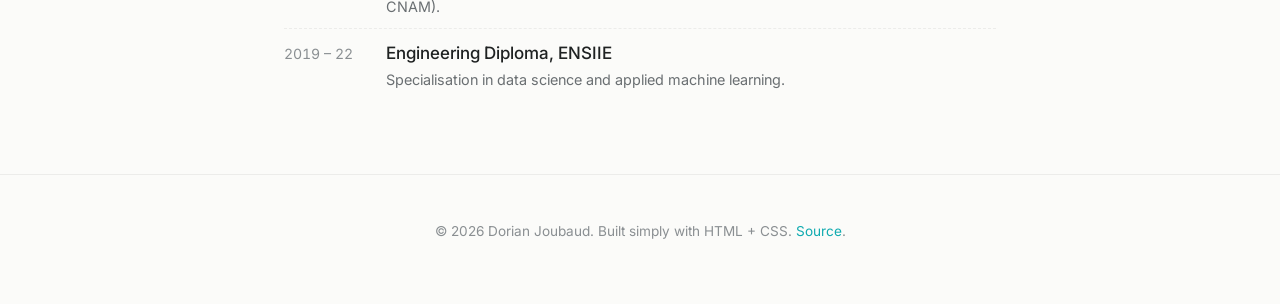
==== commit 2fdaf646: "Remove ASCENSION venue mentions while under review Drops the Publications entry and the "resubmitted" ====
--- a/index.html
+++ b/index.html
@@ -76,7 +76,7 @@
                 method for each imbalanced dataset. <strong>DADA</strong> (PHM 2024) uses a Wasserstein CycleGAN
                 to translate labeled source-domain samples into synthetic target-domain samples, allowing a
                 remaining-useful-life predictor to be trained for a target domain that has no labels of its own.
-                <strong>ASCENSION</strong> (under review at TMLR) expands class regions inside a VAE latent space
+                <strong>ASCENSION</strong> expands class regions inside a VAE latent space
                 so a classifier stays confident with little training data. Reach out if any of this is relevant
                 to your work.
             </p>
@@ -90,10 +90,6 @@
         <h2 class="section__title">News</h2>
 
         <ul class="news">
-            <li>
-                <span class="news__date">May 2026</span>
-                <span class="news__text"><strong>ASCENSION</strong> resubmitted to TMLR; Action Editor assigned.</span>
-            </li>
             <li>
                 <span class="news__date">Dec 2024</span>
                 <span class="news__text"><strong>BALANCER</strong> published in <em>IEEE Access</em>.</span>
@@ -117,32 +113,6 @@
     <div class="container">
         <h2 class="section__title">Publications</h2>
 
-        <!-- ASCENSION (under review) -->
-        <article class="pub">
-            <h3 class="pub__title">
-                <a href="https://github.com/DorianJoubaud/ASCENSION" target="_blank" rel="noopener">
-                    ASCENSION: VAE-based Latent Space Class Expansion for Time-Series Data Augmentation
-                </a>
-                <span class="tag tag--review">Under review</span>
-            </h3>
-            <p class="pub__meta">
-                <span class="pub__venue">Transactions on Machine Learning Research (TMLR)</span>
-                <span class="pub__year">2026</span>
-            </p>
-            <p class="pub__authors">
-                <span class="me">D. Joubaud</span>, M. Olekhnovitch, A. Bolling, E. Zotov, S. Kubler, M. Cordy, et al.
-            </p>
-            <p class="pub__desc">
-                Augmentation in the VAE latent space via class-conditional contrastive expansion with an
-                α-scaling control. Evaluated across the 102 UCR datasets; the framework consistently
-                improves downstream classification accuracy over standard augmentation baselines.
-            </p>
-            <div class="pub__links">
-                <a class="chip" href="https://github.com/DorianJoubaud/ASCENSION" target="_blank" rel="noopener"><i class="fa-brands fa-github"></i> Code</a>
-                <!-- TODO: link the arXiv / OpenReview entry once accepted/posted. -->
-            </div>
-        </article>
-
         <!-- MAINTAG -->
         <article class="pub">
             <h3 class="pub__title">
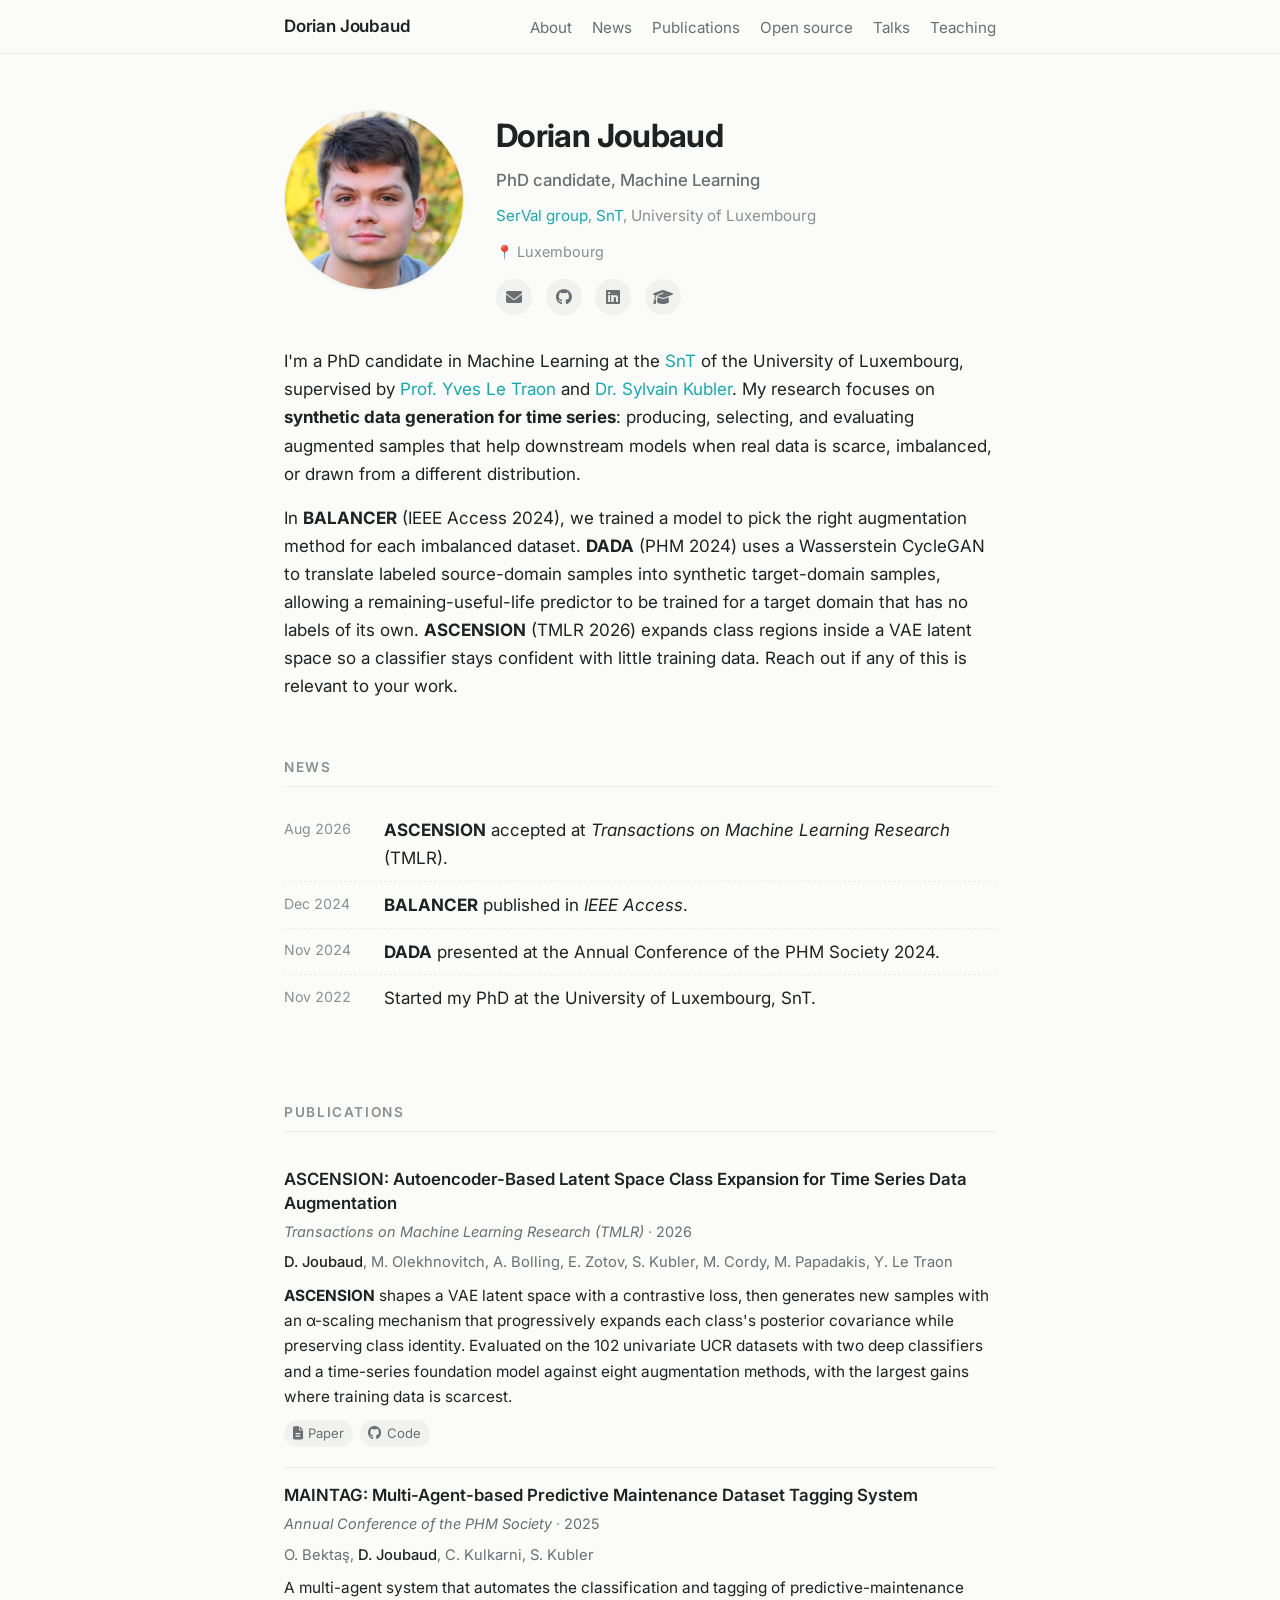
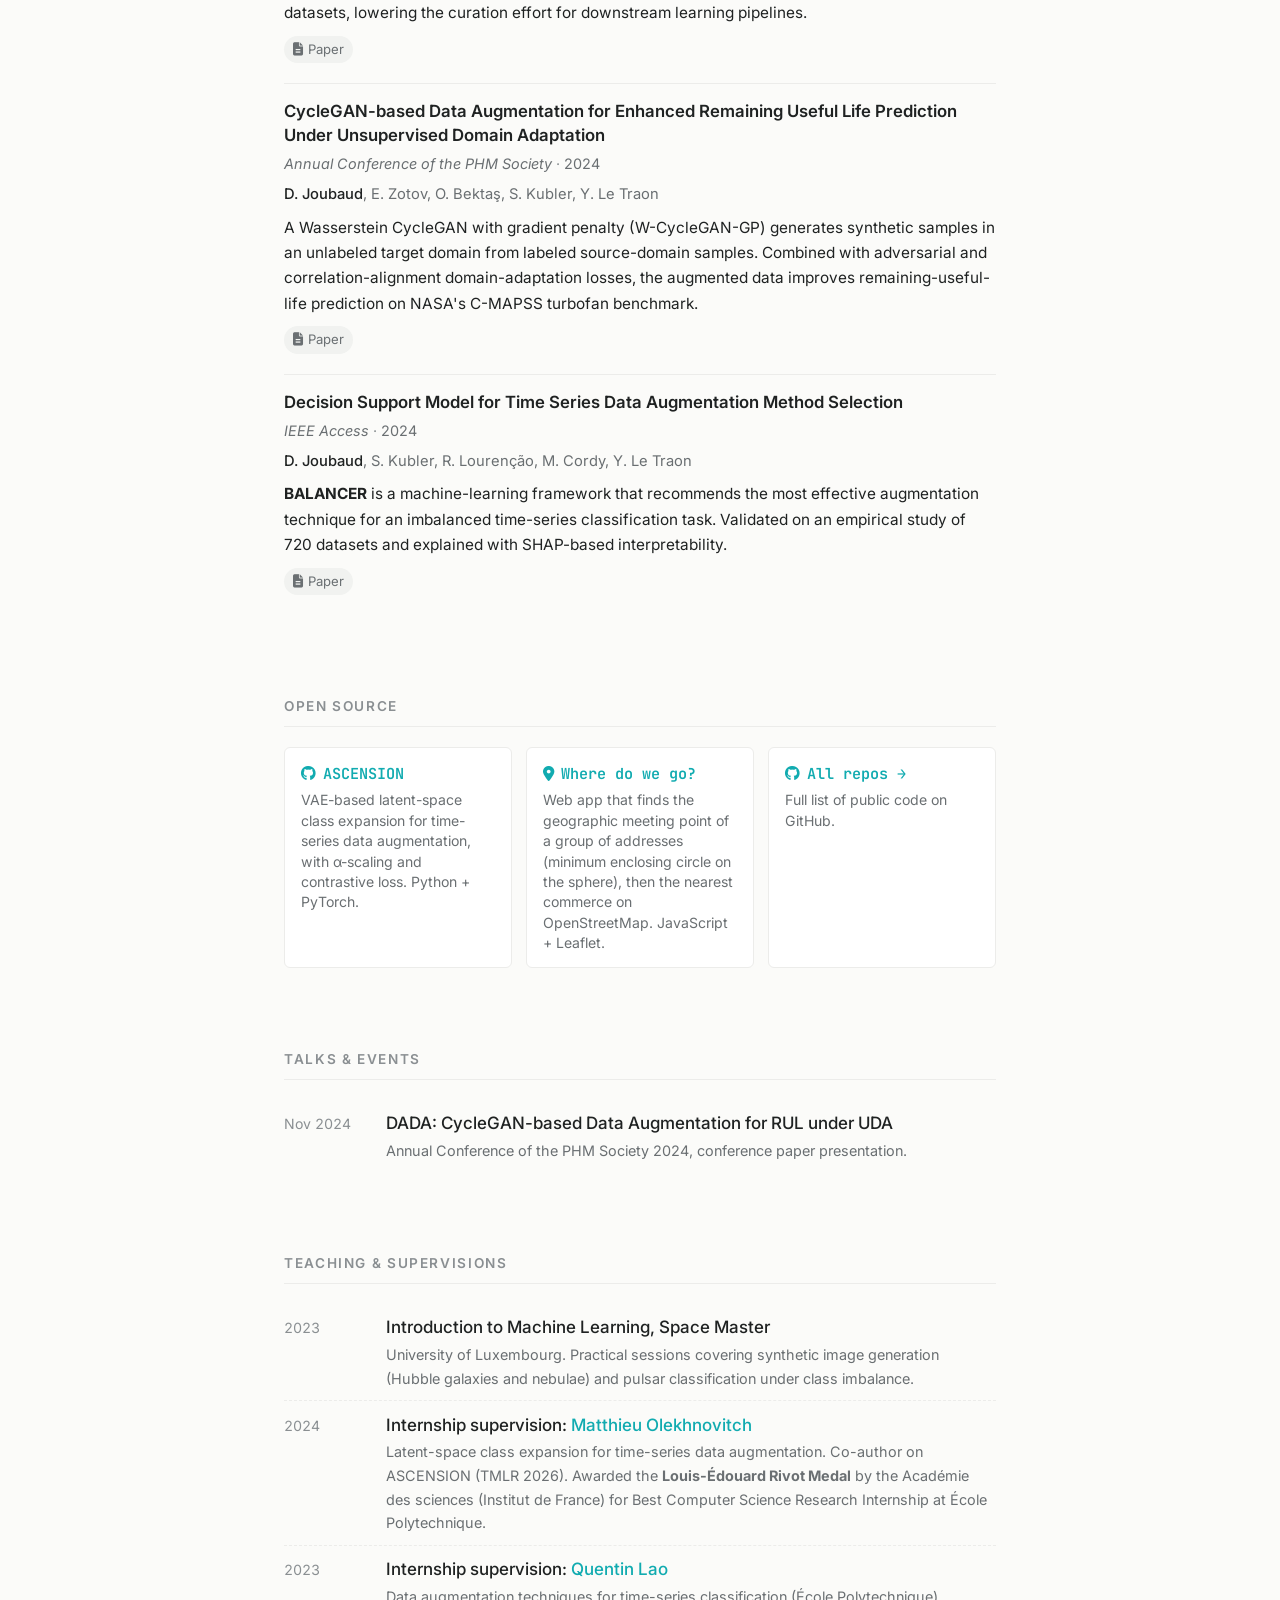
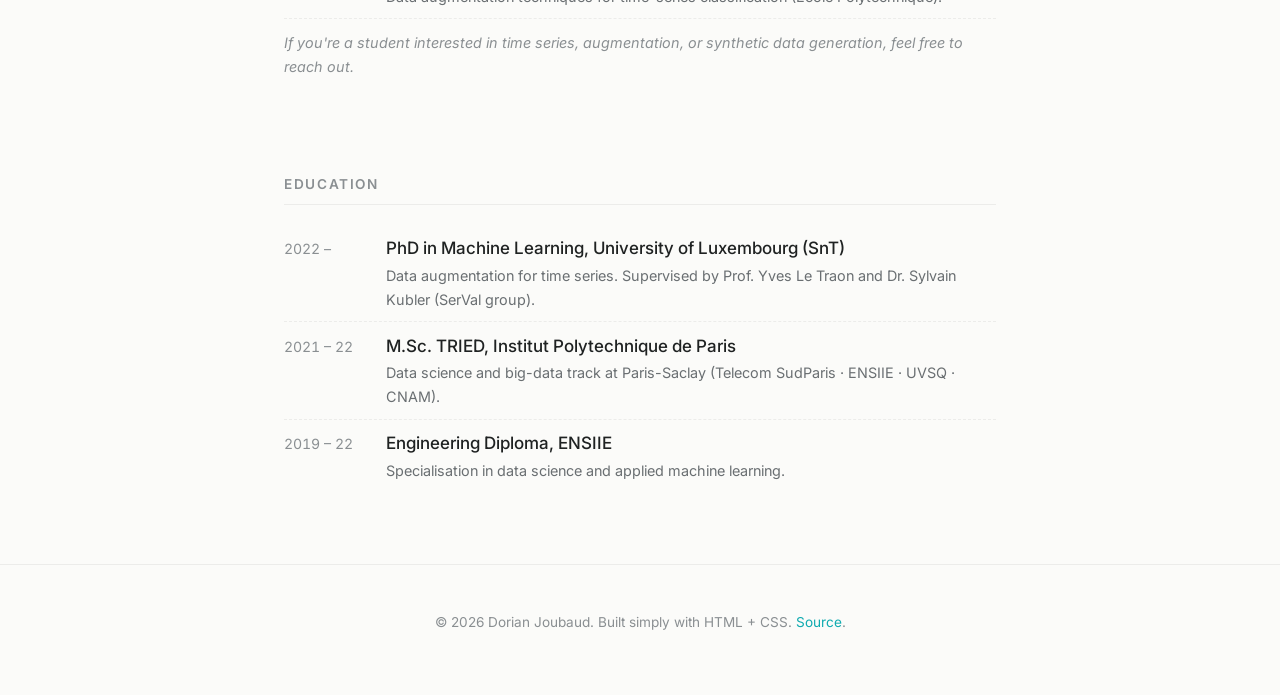
==== commit 7eb382b7: "Add ASCENSION back as an accepted TMLR 2026 paper ASCENSION was accepted at TMLR (Action Editor deci" ====
--- a/index.html
+++ b/index.html
@@ -76,7 +76,7 @@
                 method for each imbalanced dataset. <strong>DADA</strong> (PHM 2024) uses a Wasserstein CycleGAN
                 to translate labeled source-domain samples into synthetic target-domain samples, allowing a
                 remaining-useful-life predictor to be trained for a target domain that has no labels of its own.
-                <strong>ASCENSION</strong> expands class regions inside a VAE latent space
+                <strong>ASCENSION</strong> (TMLR 2026) expands class regions inside a VAE latent space
                 so a classifier stays confident with little training data. Reach out if any of this is relevant
                 to your work.
             </p>
@@ -90,6 +90,10 @@
         <h2 class="section__title">News</h2>
 
         <ul class="news">
+            <li>
+                <span class="news__date">Aug 2026</span>
+                <span class="news__text"><strong>ASCENSION</strong> accepted at <em>Transactions on Machine Learning Research</em> (TMLR).</span>
+            </li>
             <li>
                 <span class="news__date">Dec 2024</span>
                 <span class="news__text"><strong>BALANCER</strong> published in <em>IEEE Access</em>.</span>
@@ -113,6 +117,33 @@
     <div class="container">
         <h2 class="section__title">Publications</h2>
 
+        <!-- ASCENSION -->
+        <article class="pub">
+            <h3 class="pub__title">
+                <a href="https://openreview.net/forum?id=7KFXjf7K2o" target="_blank" rel="noopener">
+                    ASCENSION: Autoencoder-Based Latent Space Class Expansion for Time Series Data Augmentation
+                </a>
+            </h3>
+            <p class="pub__meta">
+                <span class="pub__venue">Transactions on Machine Learning Research (TMLR)</span>
+                <span class="pub__year">2026</span>
+            </p>
+            <p class="pub__authors">
+                <span class="me">D. Joubaud</span>, M. Olekhnovitch, A. Bolling, E. Zotov, S. Kubler, M. Cordy, M. Papadakis, Y. Le Traon
+            </p>
+            <p class="pub__desc">
+                <strong>ASCENSION</strong> shapes a VAE latent space with a contrastive loss, then generates new
+                samples with an α-scaling mechanism that progressively expands each class's posterior covariance
+                while preserving class identity. Evaluated on the 102 univariate UCR datasets with two deep
+                classifiers and a time-series foundation model against eight augmentation methods, with the
+                largest gains where training data is scarcest.
+            </p>
+            <div class="pub__links">
+                <a class="chip" href="https://openreview.net/forum?id=7KFXjf7K2o" target="_blank" rel="noopener"><i class="fa-solid fa-file-lines"></i> Paper</a>
+                <a class="chip" href="https://github.com/DorianJoubaud/ASCENSION" target="_blank" rel="noopener"><i class="fa-brands fa-github"></i> Code</a>
+            </div>
+        </article>
+
         <!-- MAINTAG -->
         <article class="pub">
             <h3 class="pub__title">
@@ -261,7 +292,7 @@
             <span class="entry__when">2024</span>
             <span class="entry__main">
                 <span class="entry__title">Internship supervision: <a href="https://matthieu-olekhnovitch.fr/" target="_blank" rel="noopener">Matthieu Olekhnovitch</a></span>
-                <span class="entry__sub">Latent-space class expansion for time-series data augmentation. Co-author on ASCENSION. Awarded the <strong>Louis-Édouard Rivot Medal</strong> by the Académie des sciences (Institut de France) for Best Computer Science Research Internship at École Polytechnique.</span>
+                <span class="entry__sub">Latent-space class expansion for time-series data augmentation. Co-author on ASCENSION (TMLR 2026). Awarded the <strong>Louis-Édouard Rivot Medal</strong> by the Académie des sciences (Institut de France) for Best Computer Science Research Internship at École Polytechnique.</span>
             </span>
         </div>
 
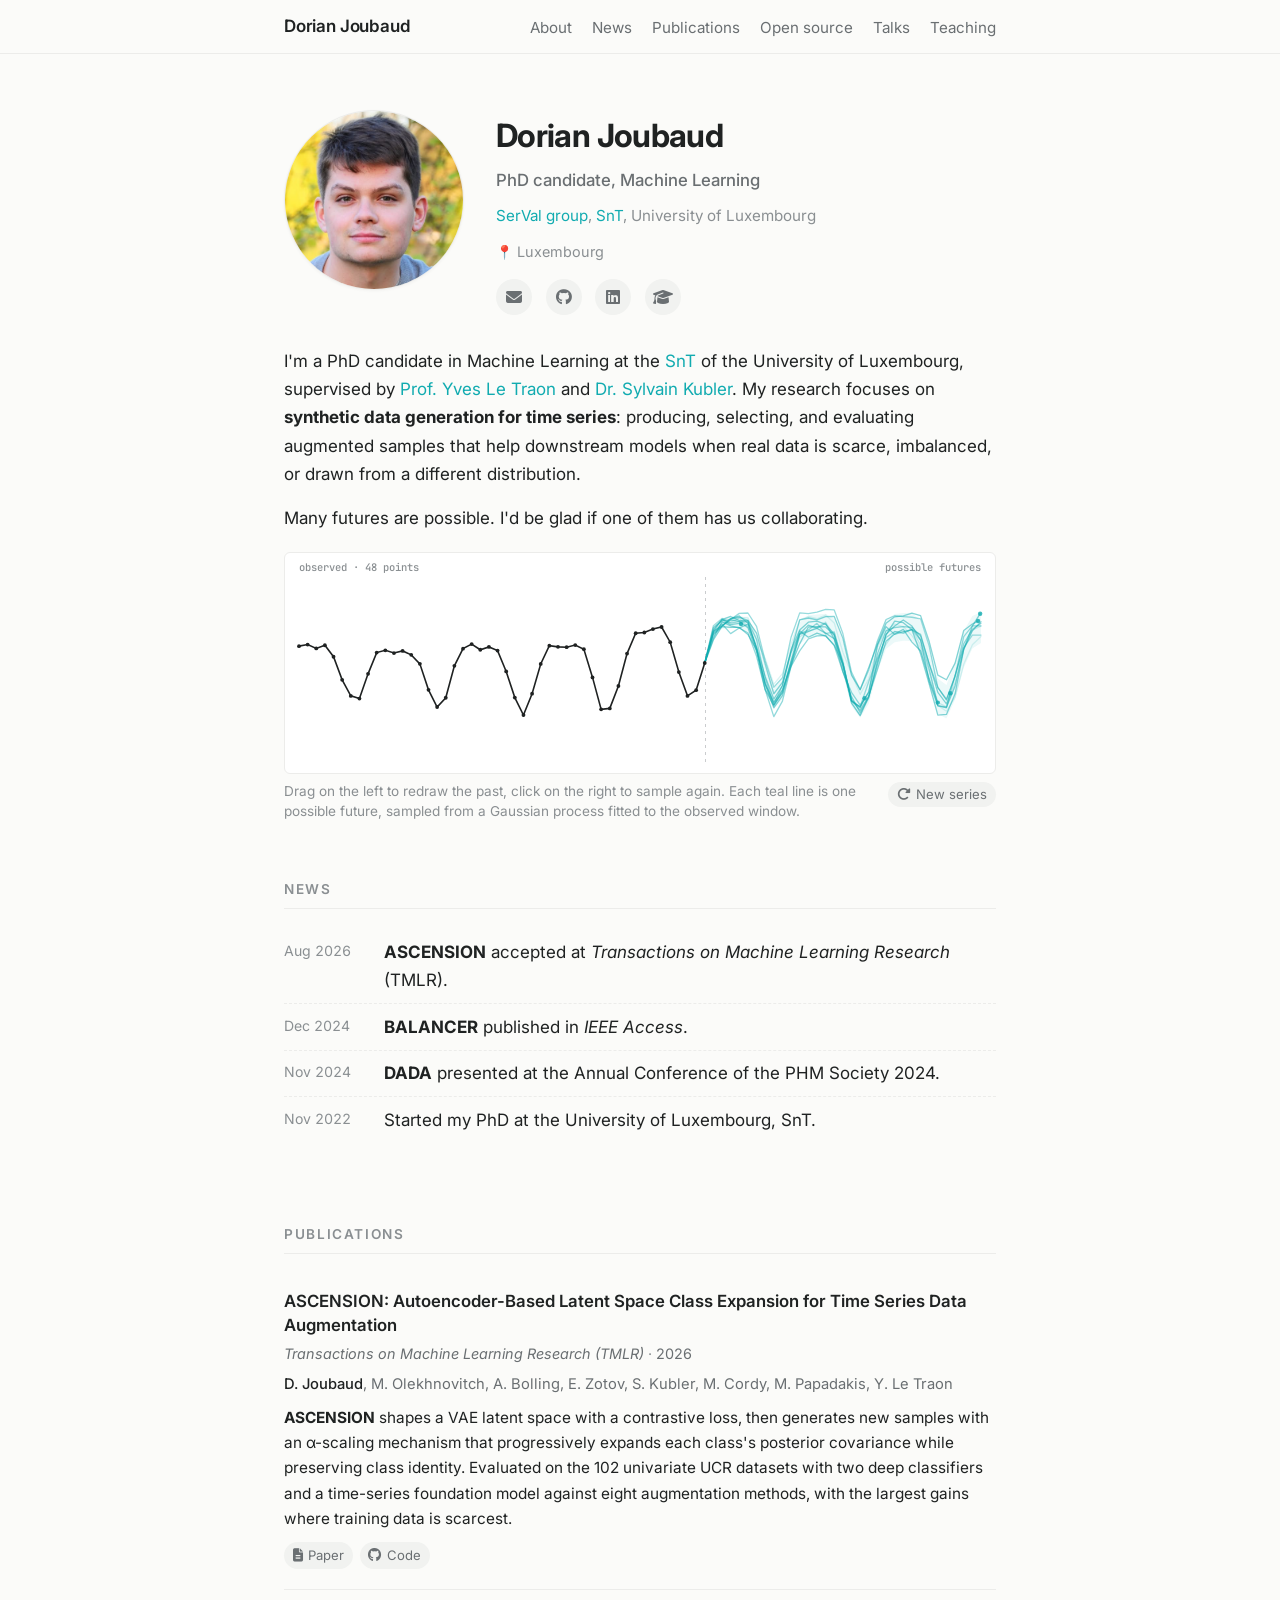
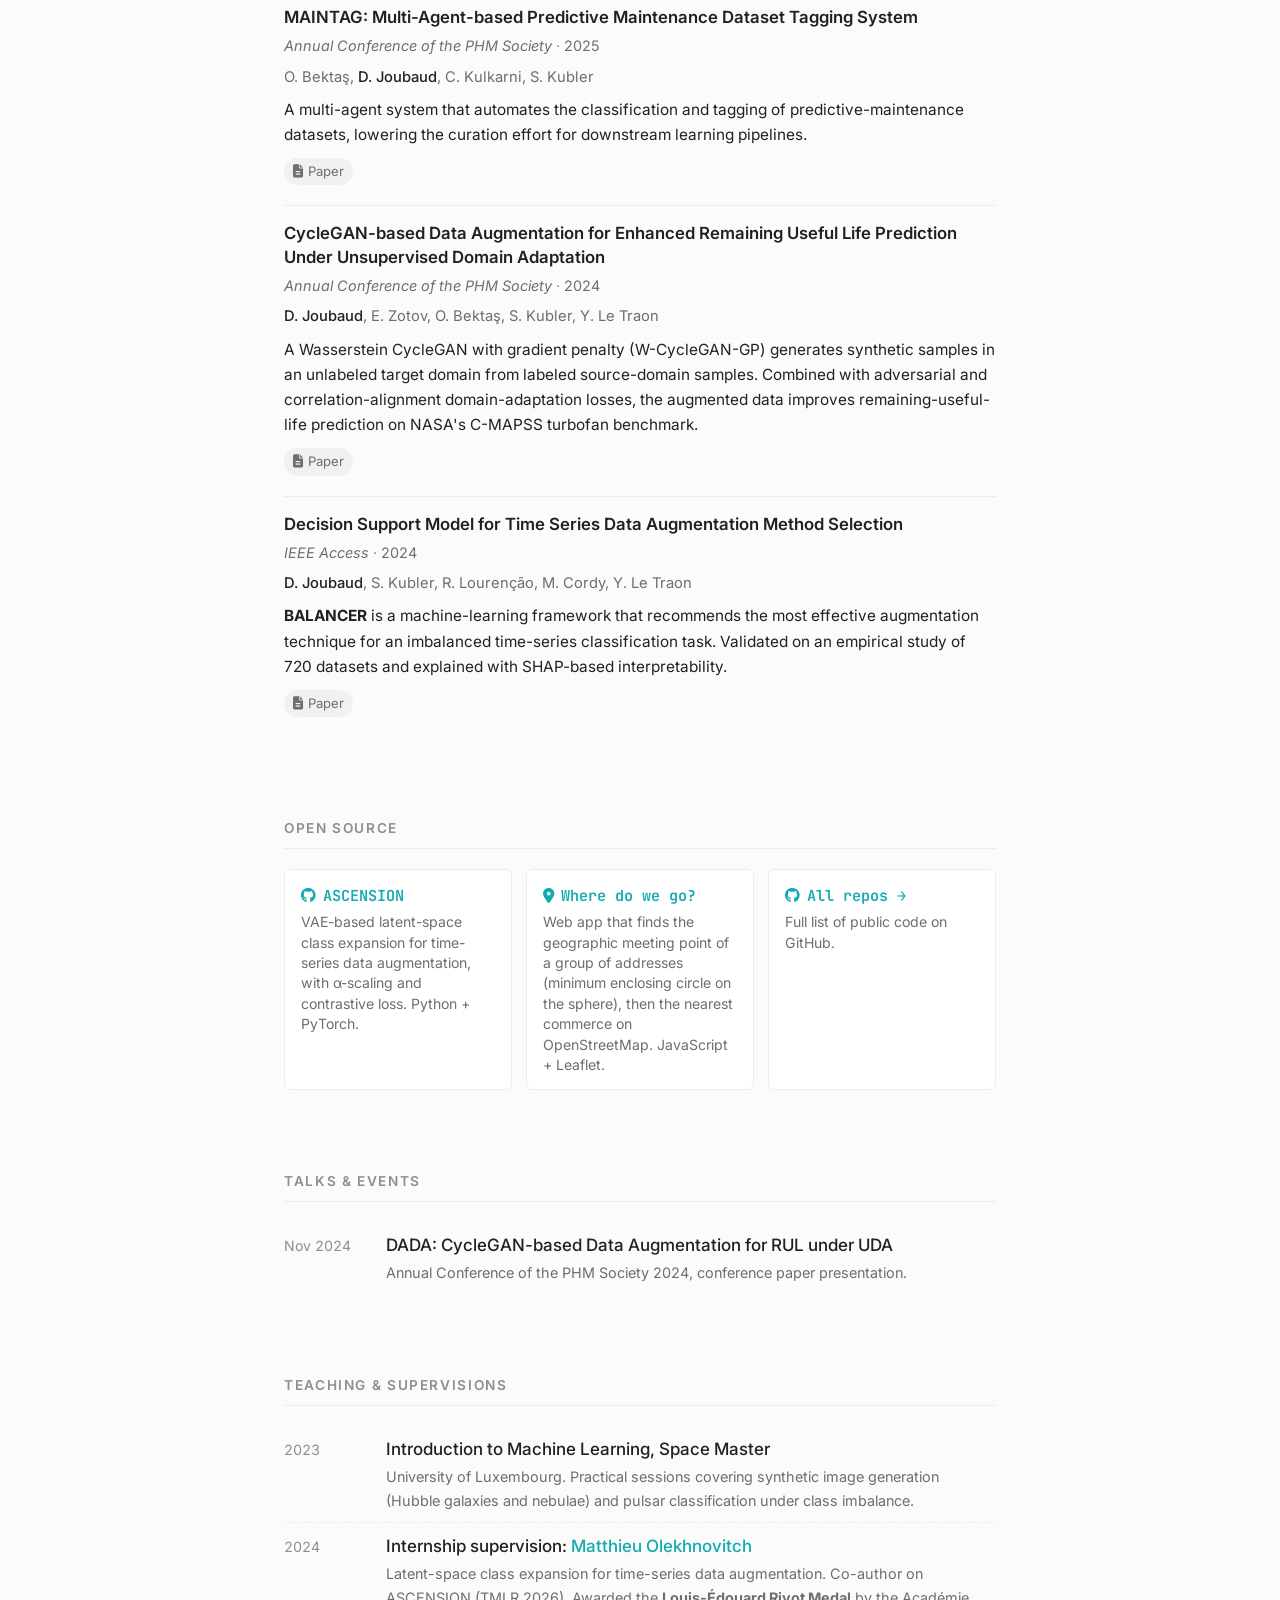
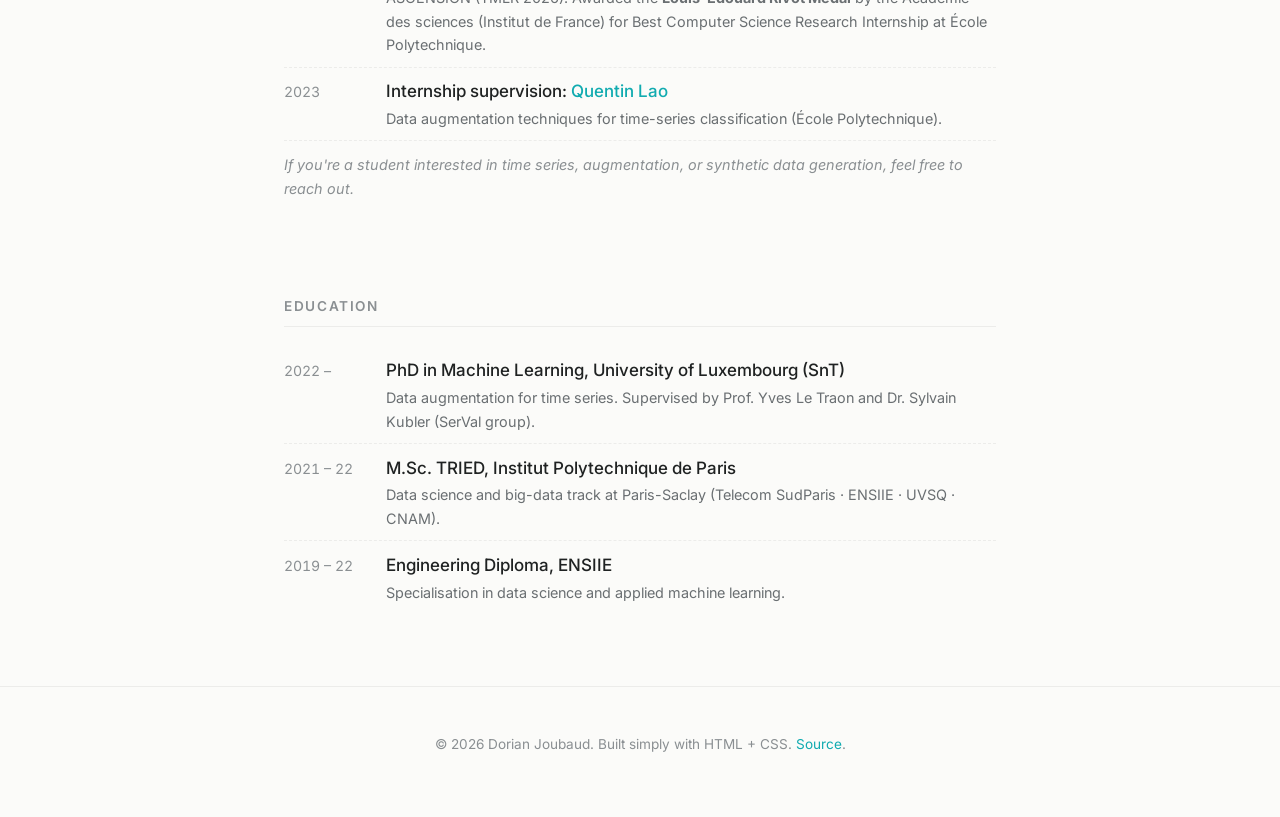
==== commit 7143b366: "Add an interactive forecasting toy under the intro The About section now shows a window of 48 observ" ====
--- a/index.html
+++ b/index.html
@@ -72,15 +72,20 @@
                 scarce, imbalanced, or drawn from a different distribution.
             </p>
             <p>
-                In <strong>BALANCER</strong> (IEEE Access 2024), we trained a model to pick the right augmentation
-                method for each imbalanced dataset. <strong>DADA</strong> (PHM 2024) uses a Wasserstein CycleGAN
-                to translate labeled source-domain samples into synthetic target-domain samples, allowing a
-                remaining-useful-life predictor to be trained for a target domain that has no labels of its own.
-                <strong>ASCENSION</strong> (TMLR 2026) expands class regions inside a VAE latent space
-                so a classifier stays confident with little training data. Reach out if any of this is relevant
-                to your work.
-            </p>
-        </div>
+                Many futures are possible. I'd be glad if one of them has us collaborating.
+            </p>
+        </div>
+
+        <figure class="toy" hidden>
+            <div class="toy__frame">
+                <canvas class="toy__canvas" id="forecast-toy" role="img"
+                        aria-label="A time series of 48 observed points, followed by possible futures sampled from a Gaussian process. Each future is drawn, then fades out."></canvas>
+            </div>
+            <figcaption class="toy__caption">
+                <span>Drag on the left to redraw the past, click on the right to sample again. Each teal line is one possible future, sampled from a Gaussian process fitted to the observed window.</span>
+                <button type="button" class="chip toy__new" id="forecast-toy-new"><i class="fa-solid fa-rotate-right"></i> New series</button>
+            </figcaption>
+        </figure>
     </div>
 </section>
 
@@ -353,6 +358,7 @@
     </div>
 </footer>
 
+<script src="js/forecast-toy.js"></script>
 <script>
     document.getElementById('year').textContent = new Date().getFullYear();
 </script>
--- a/css/main.css
+++ b/css/main.css
@@ -374,6 +374,44 @@
     line-height: 1.45;
 }
 
+/* ---------- Forecast toy ---------- */
+
+.toy {
+    margin: 1.25rem 0 0;
+}
+.toy__frame {
+    border: 1px solid var(--color-rule);
+    border-radius: var(--radius);
+    background: var(--color-surface);
+    overflow: hidden;
+}
+.toy__canvas {
+    display: block;
+    width: 100%;
+    height: 220px;
+    cursor: crosshair;
+    -webkit-user-select: none;
+    user-select: none;
+    -webkit-tap-highlight-color: transparent;
+}
+.toy__caption {
+    display: flex;
+    align-items: flex-start;
+    justify-content: space-between;
+    gap: 1rem;
+    margin-top: 0.55rem;
+    font-size: 0.85rem;
+    line-height: 1.45;
+    color: var(--color-faint);
+}
+.toy__new {
+    flex-shrink: 0;
+    border: 0;
+    font-family: inherit;
+    line-height: inherit;
+    cursor: pointer;
+}
+
 /* ---------- Footer ---------- */
 
 .site-footer {
@@ -399,6 +437,8 @@
     }
     .topnav__links { gap: 0.85rem; font-size: 0.85rem; }
     .topnav__brand { display: none; }
+    .toy__canvas { height: 180px; }
+    .toy__caption { flex-direction: column; gap: 0.5rem; }
 }
 
 /* Print: keep clean */
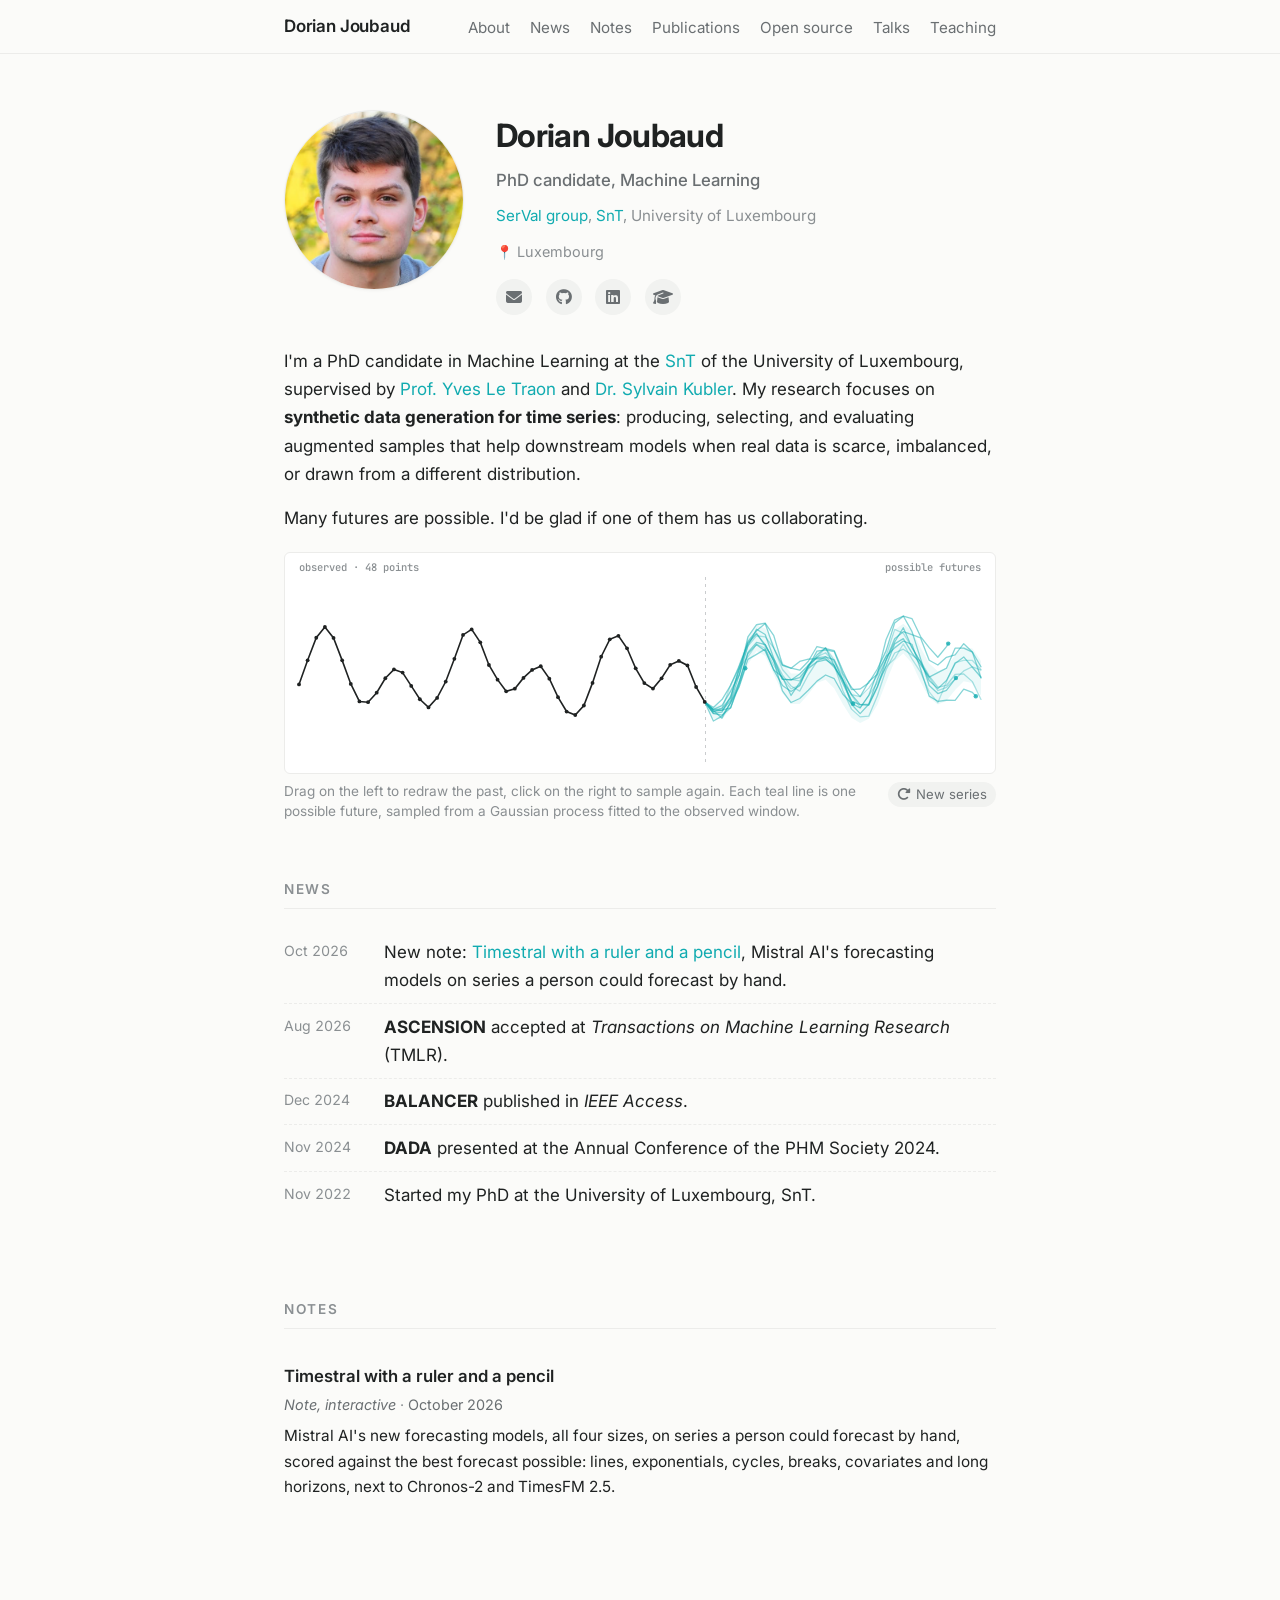
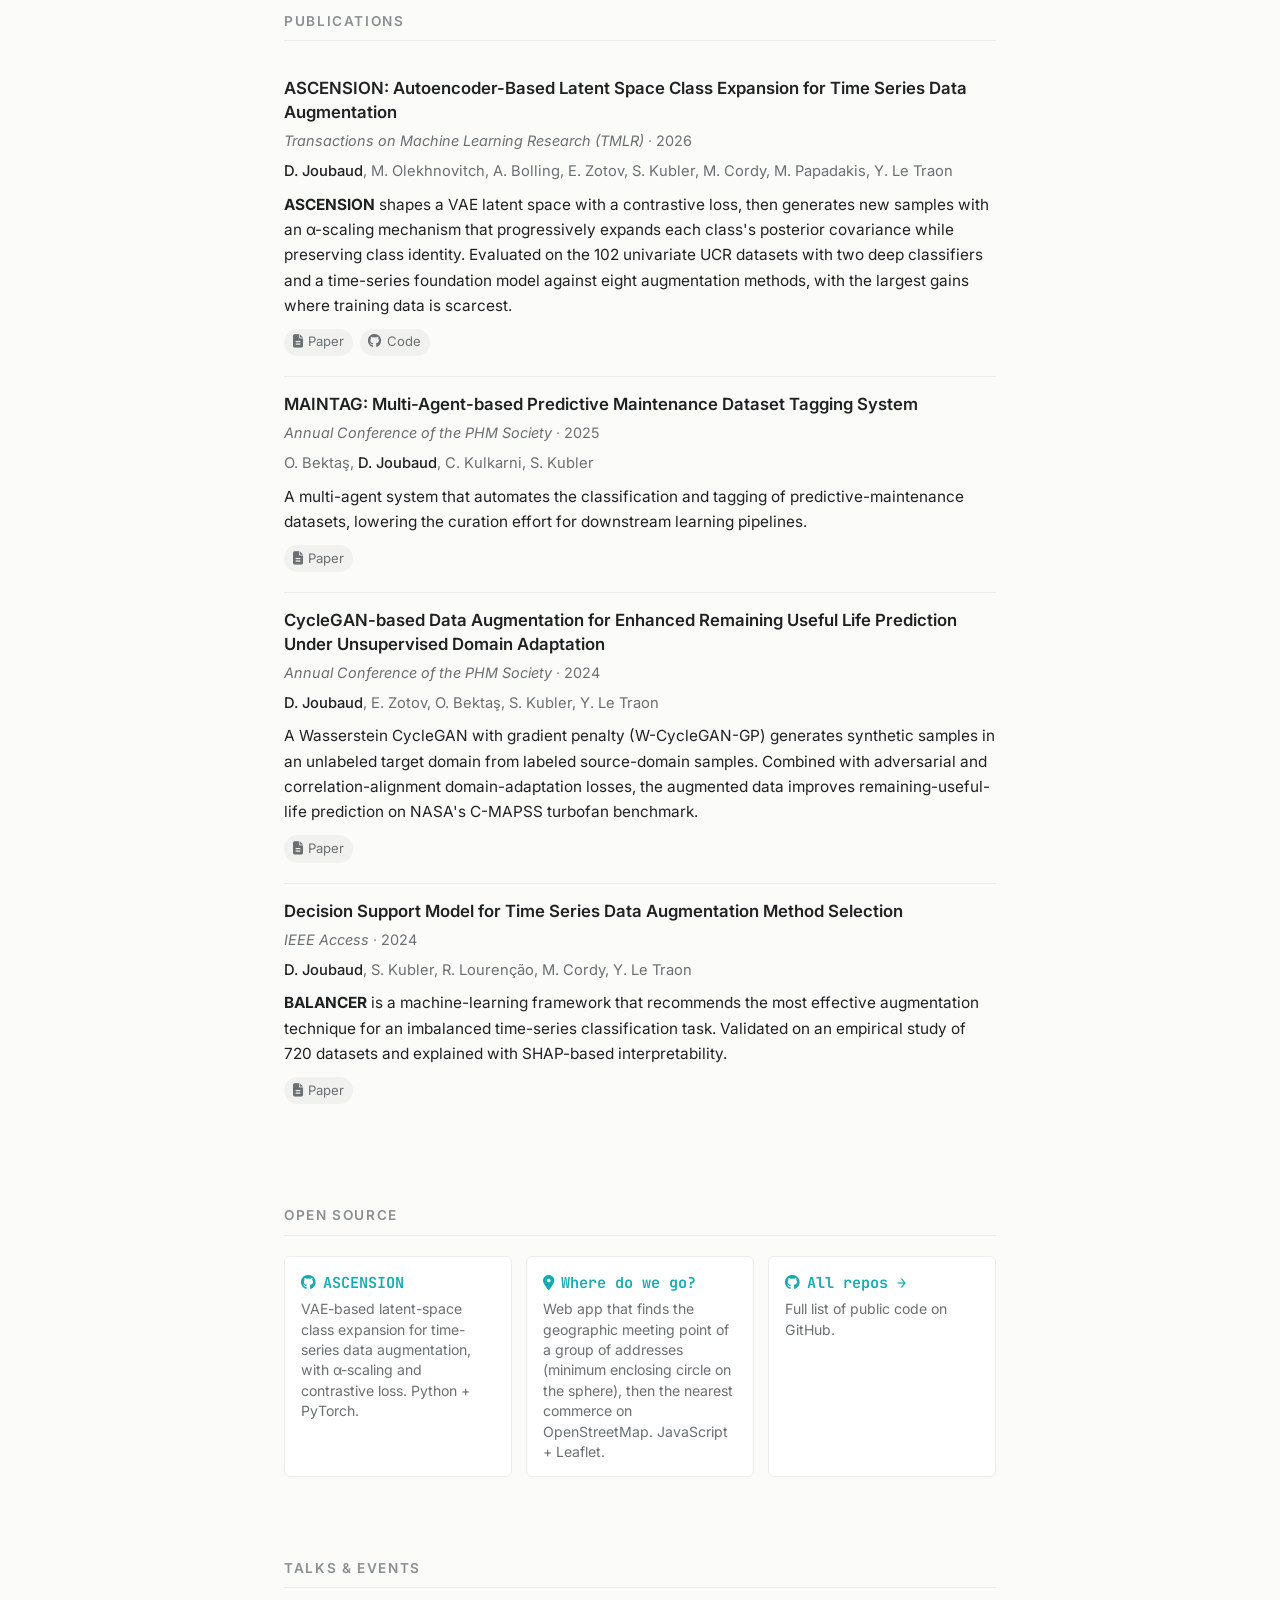
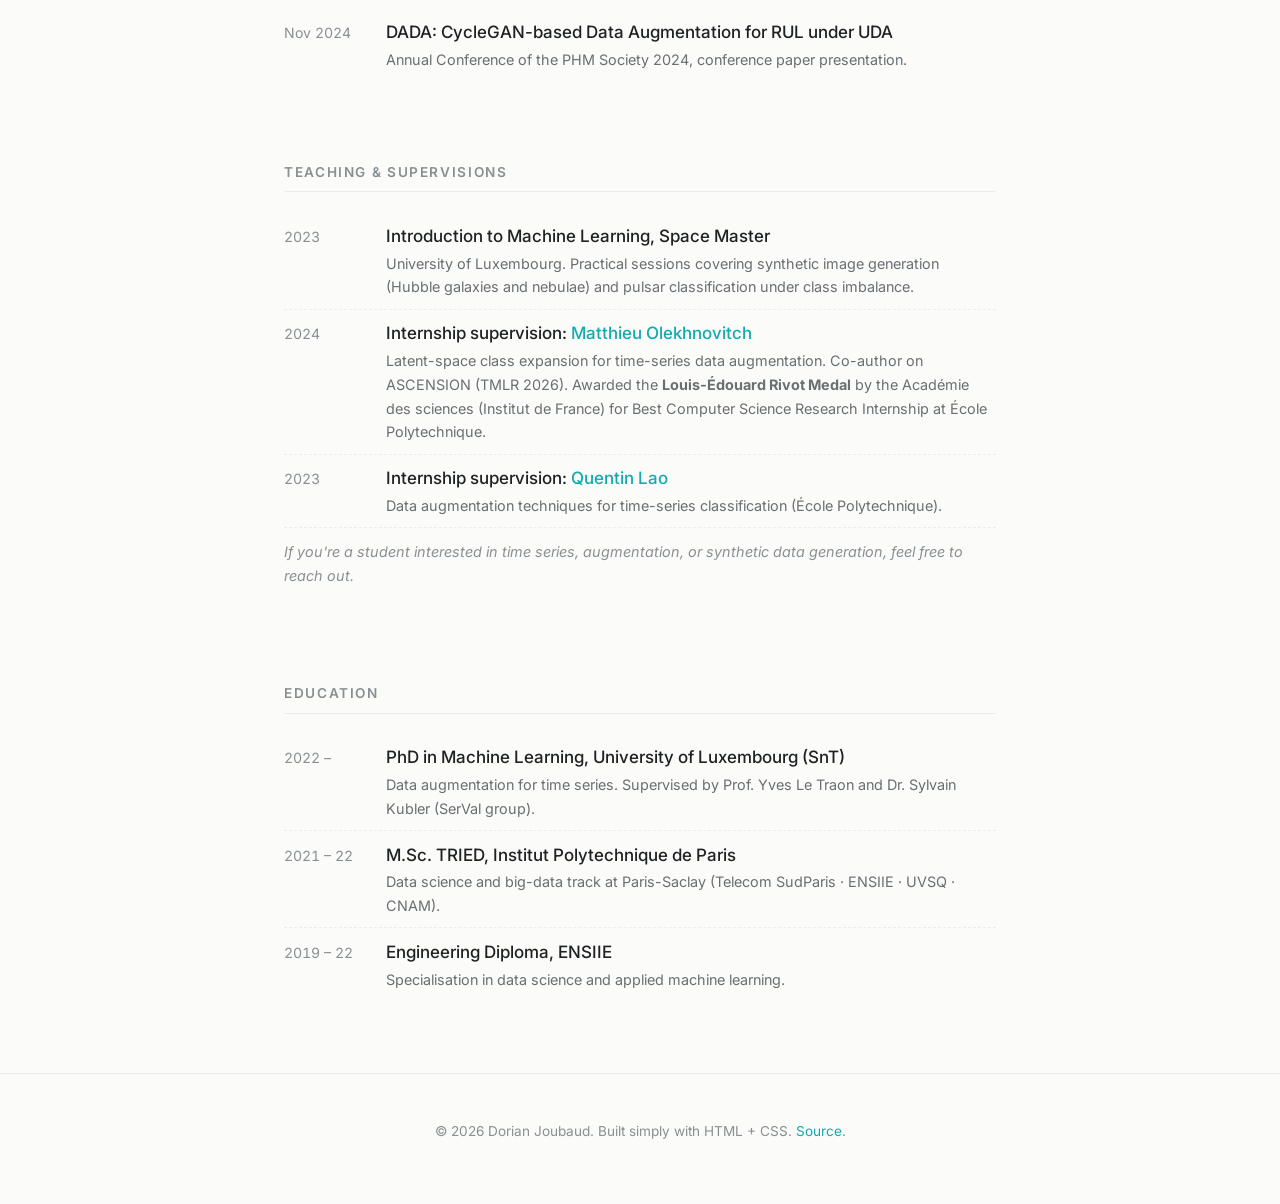
==== commit 8ec10d1b: "Draft note: Timestral with a ruler and a pencil, with its viewer and figures A Notes section and a N" ====
--- a/index.html
+++ b/index.html
@@ -27,6 +27,7 @@
         <ul class="topnav__links">
             <li><a href="#about">About</a></li>
             <li><a href="#news">News</a></li>
+            <li><a href="#notes">Notes</a></li>
             <li><a href="#publications">Publications</a></li>
             <li><a href="#open-source">Open source</a></li>
             <li><a href="#talks">Talks</a></li>
@@ -96,6 +97,10 @@
 
         <ul class="news">
             <li>
+                <span class="news__date">Oct 2026</span>
+                <span class="news__text">New note: <a href="notes/timestral/">Timestral with a ruler and a pencil</a>, Mistral AI's forecasting models on series a person could forecast by hand.</span>
+            </li>
+            <li>
                 <span class="news__date">Aug 2026</span>
                 <span class="news__text"><strong>ASCENSION</strong> accepted at <em>Transactions on Machine Learning Research</em> (TMLR).</span>
             </li>
@@ -114,6 +119,28 @@
         </ul>
 
         <!-- TODO: add more news as it happens. Keep it recent-first. -->
+    </div>
+</section>
+
+<!-- ============ Notes ============ -->
+<section id="notes" class="section">
+    <div class="container">
+        <h2 class="section__title">Notes</h2>
+
+        <article class="pub">
+            <h3 class="pub__title">
+                <a href="notes/timestral/">Timestral with a ruler and a pencil</a>
+            </h3>
+            <p class="pub__meta">
+                <span class="pub__venue">Note, interactive</span>
+                <span class="pub__year">October 2026</span>
+            </p>
+            <p class="pub__desc">
+                Mistral AI's new forecasting models, all four sizes, on series a person could forecast by hand, scored
+                against the best forecast possible: lines, exponentials, cycles, breaks, covariates and long horizons,
+                next to Chronos-2 and TimesFM 2.5.
+            </p>
+        </article>
     </div>
 </section>
 
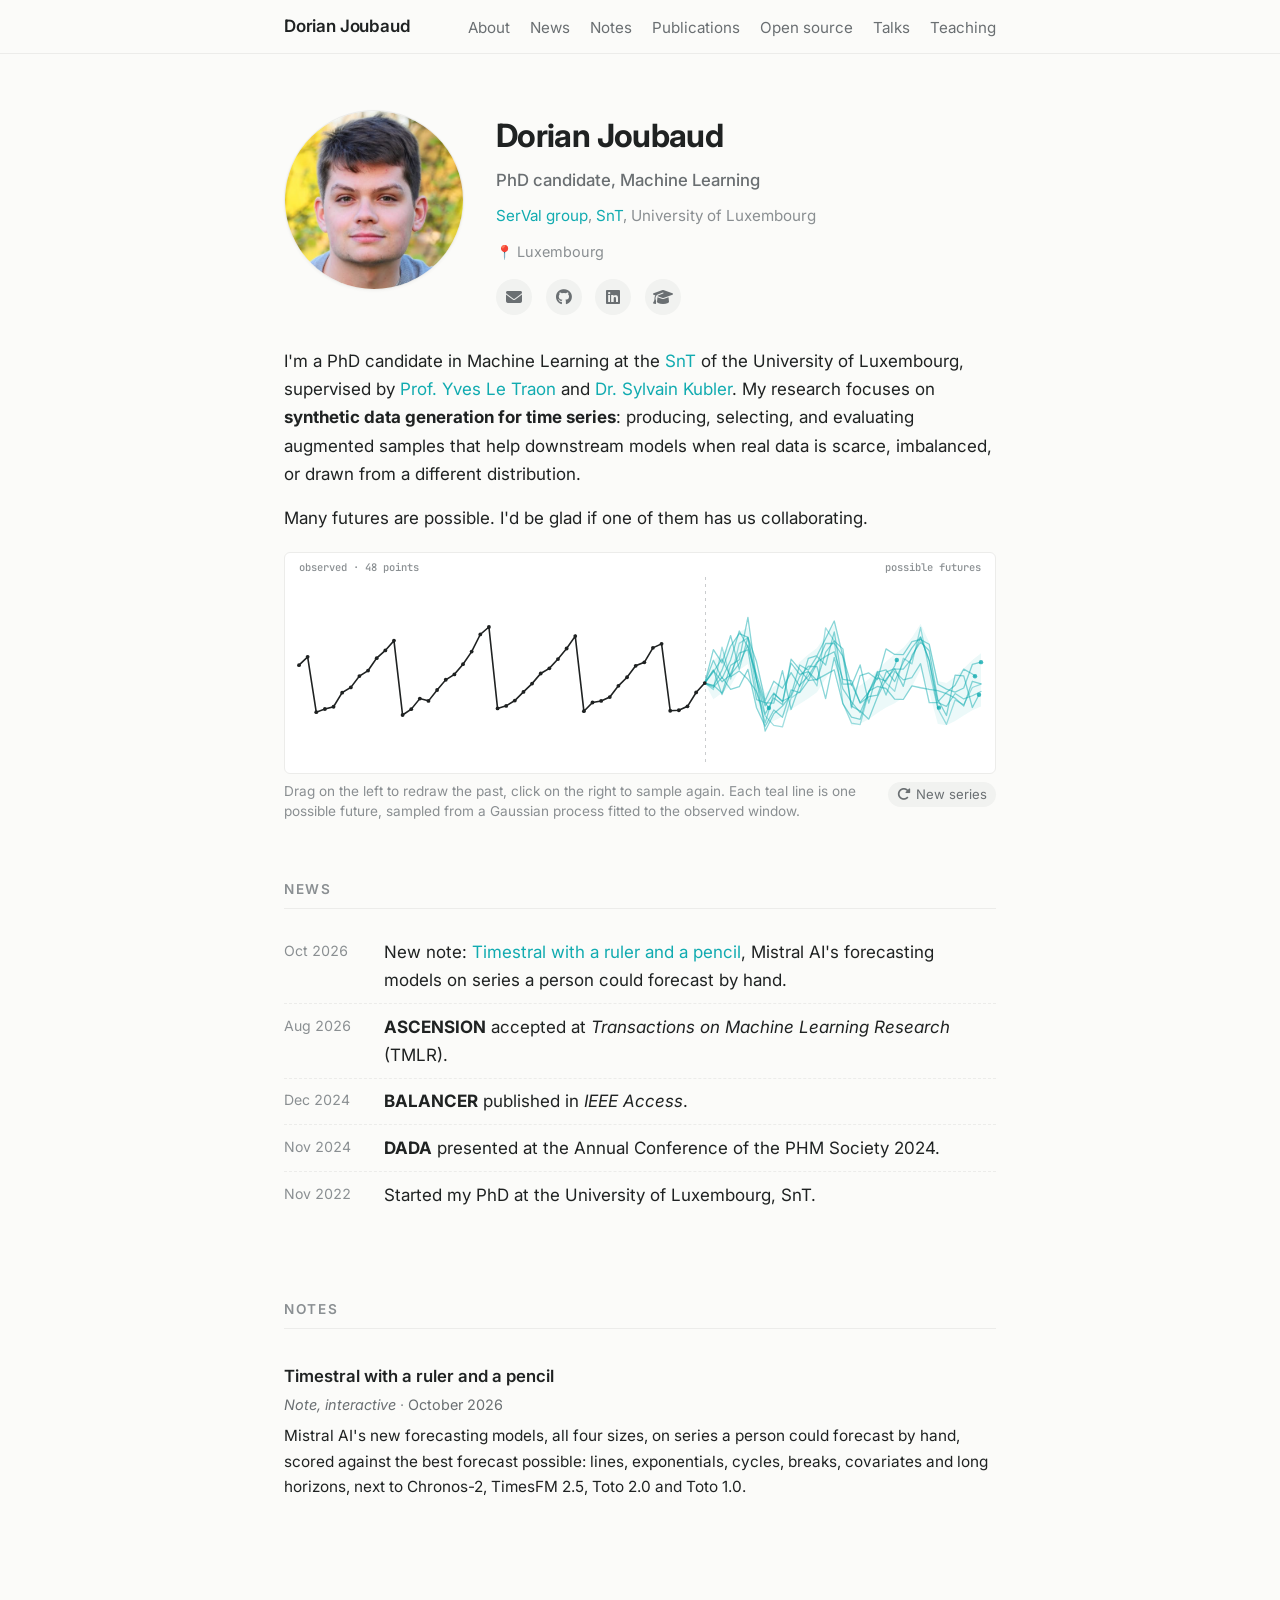
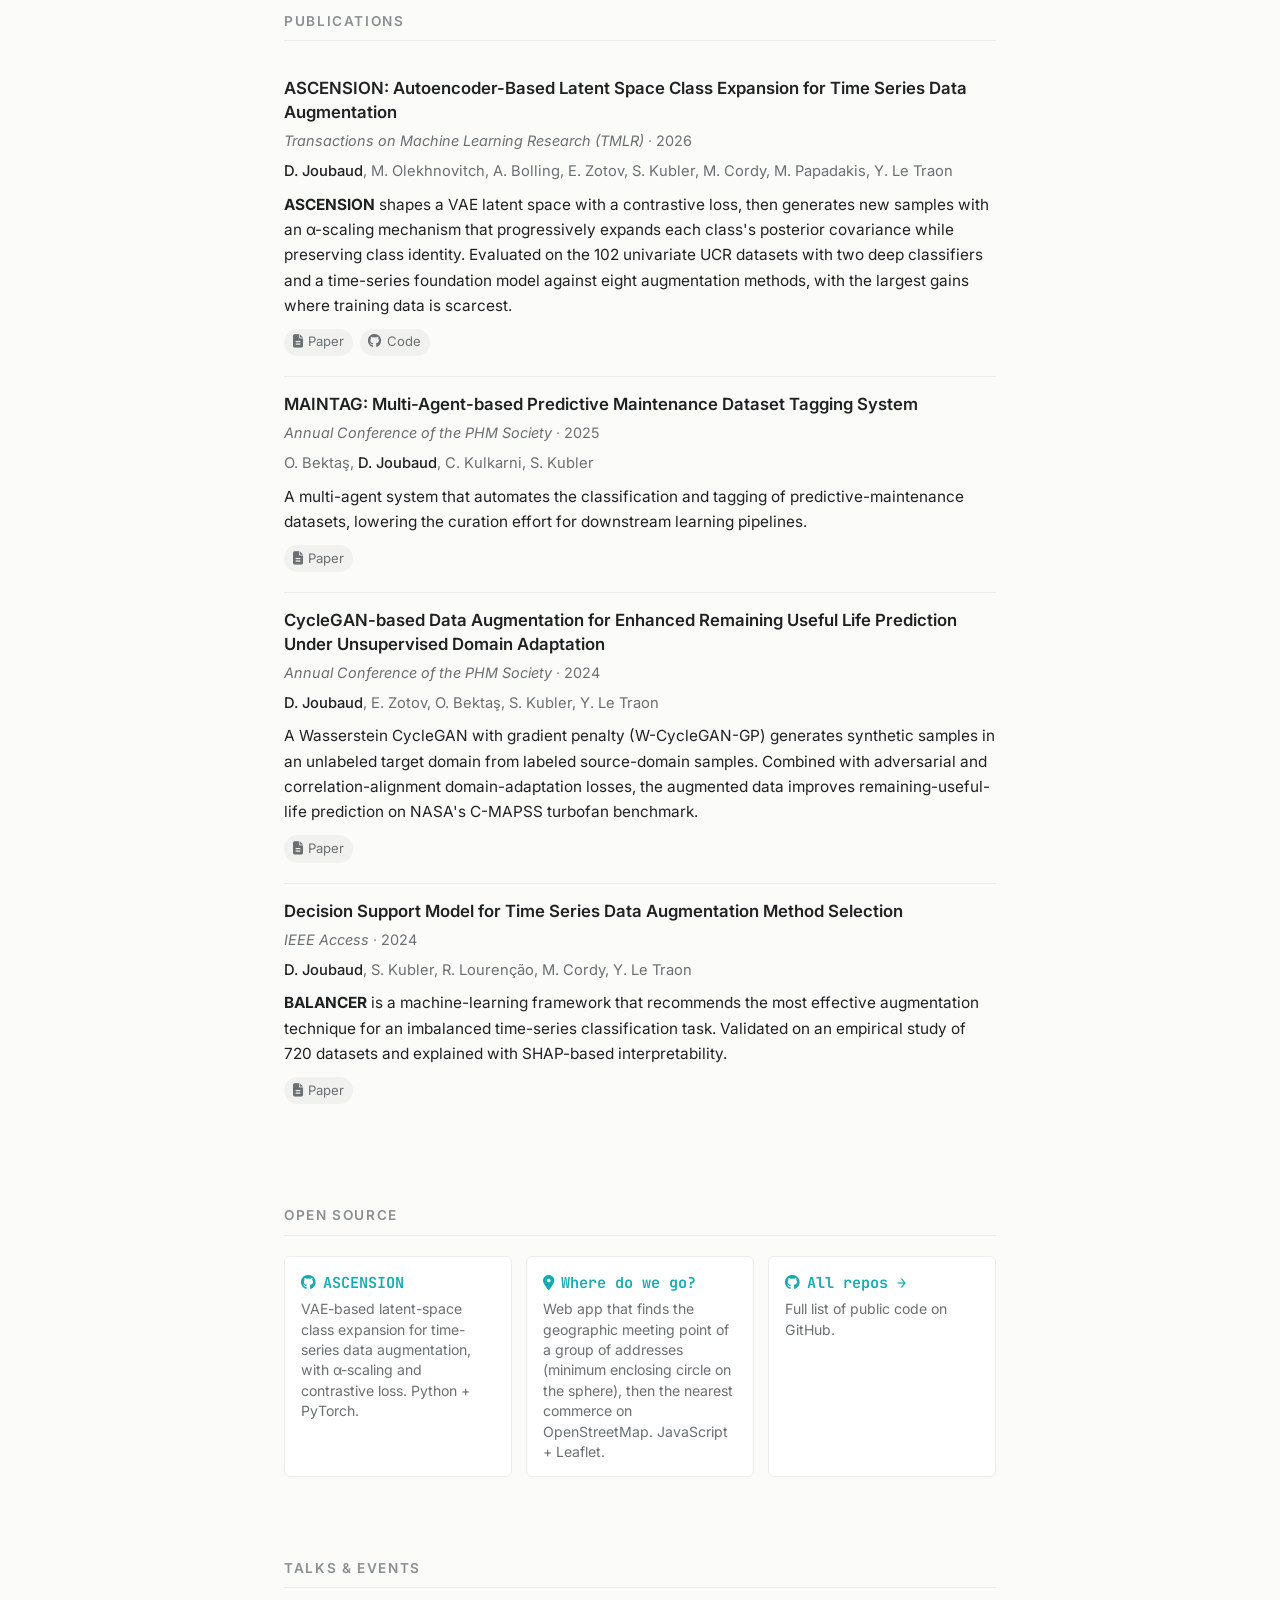
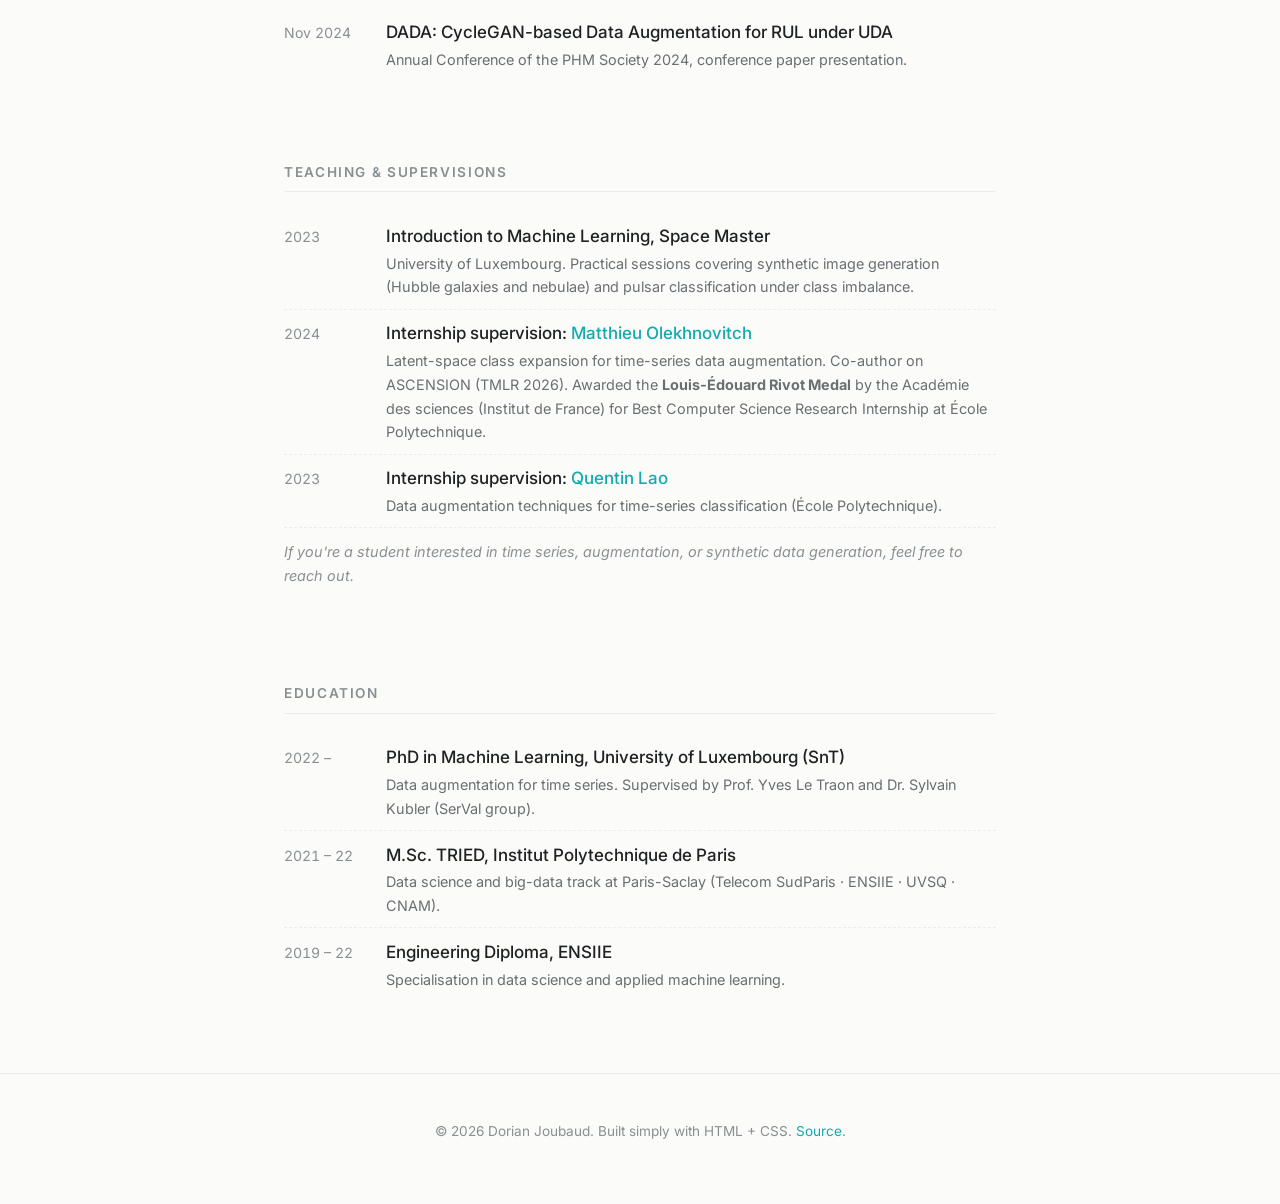
==== commit cec18f36: "Timestral note: fixes from a full review Text: numbers kept to their scope (noise levels, leads, the" ====
--- a/index.html
+++ b/index.html
@@ -138,7 +138,7 @@
             <p class="pub__desc">
                 Mistral AI's new forecasting models, all four sizes, on series a person could forecast by hand, scored
                 against the best forecast possible: lines, exponentials, cycles, breaks, covariates and long horizons,
-                next to Chronos-2 and TimesFM 2.5.
+                next to Chronos-2, TimesFM 2.5, Toto 2.0 and Toto 1.0.
             </p>
         </article>
     </div>
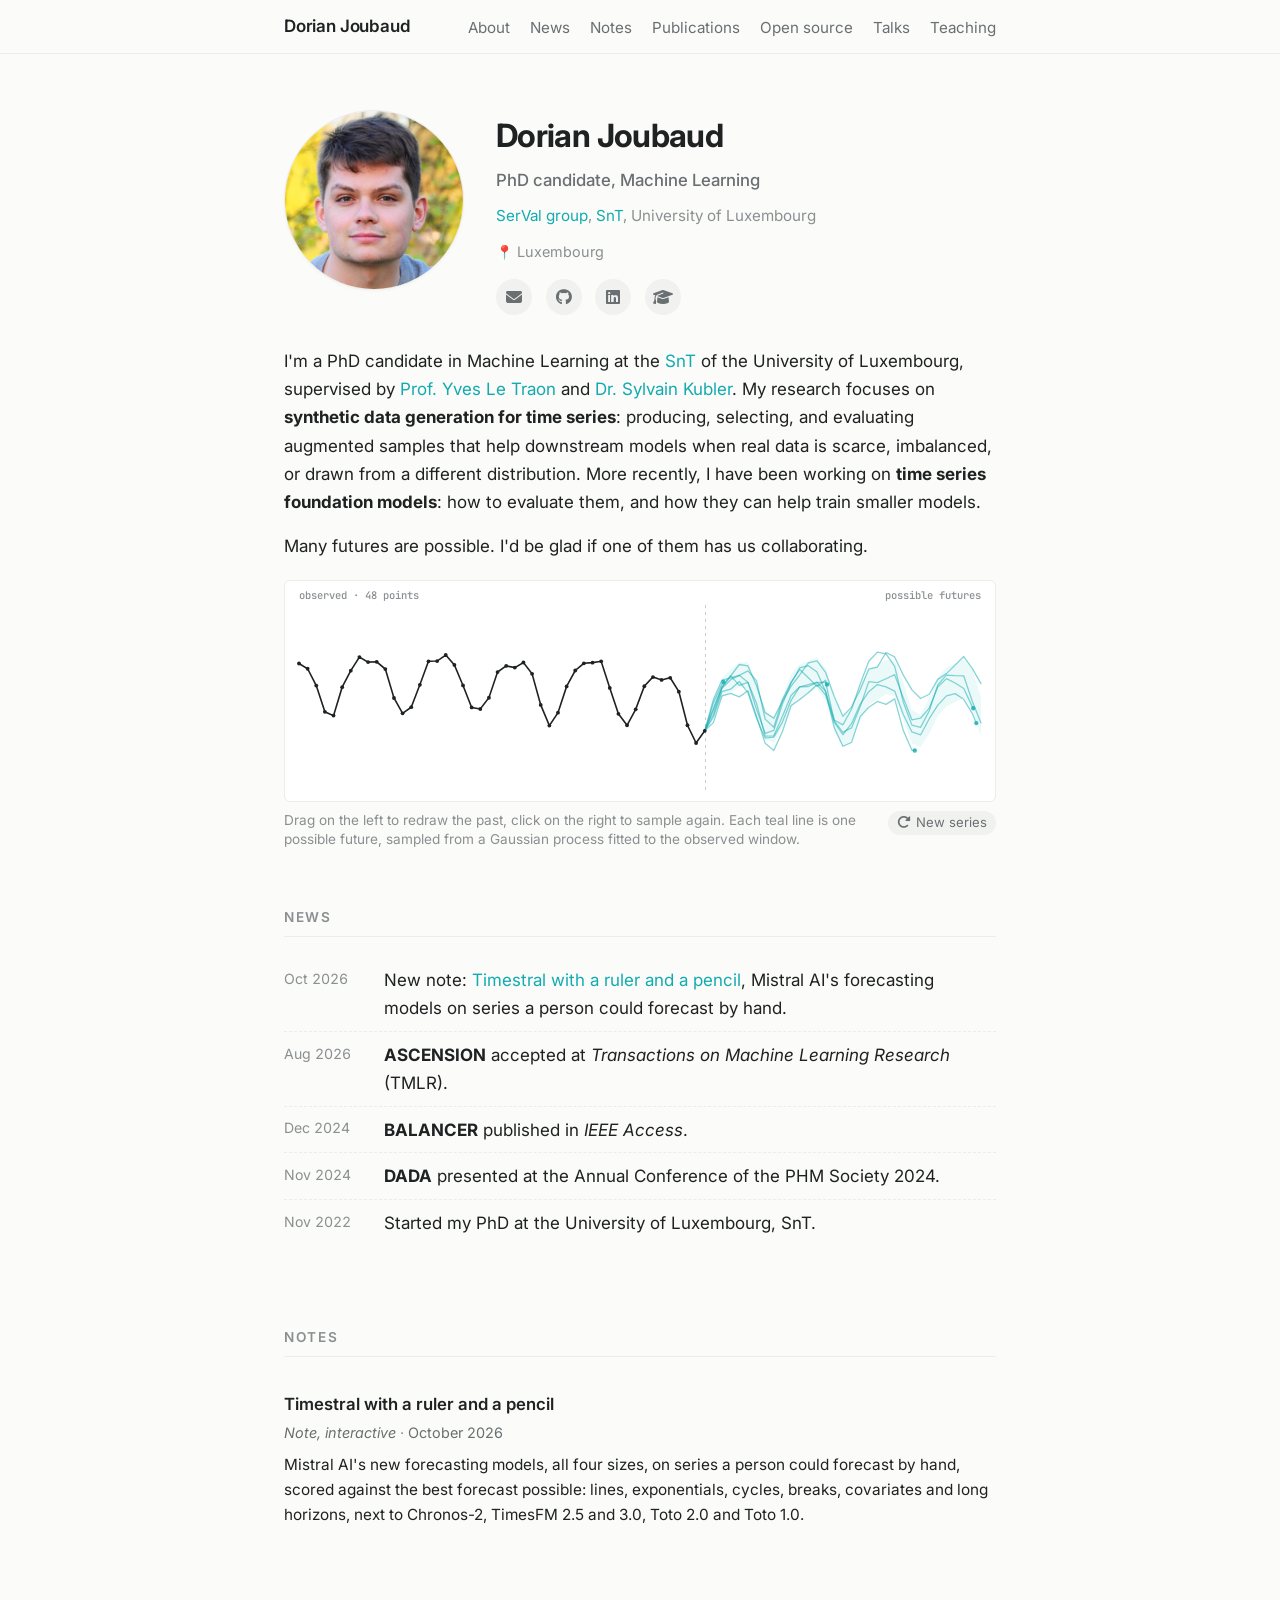
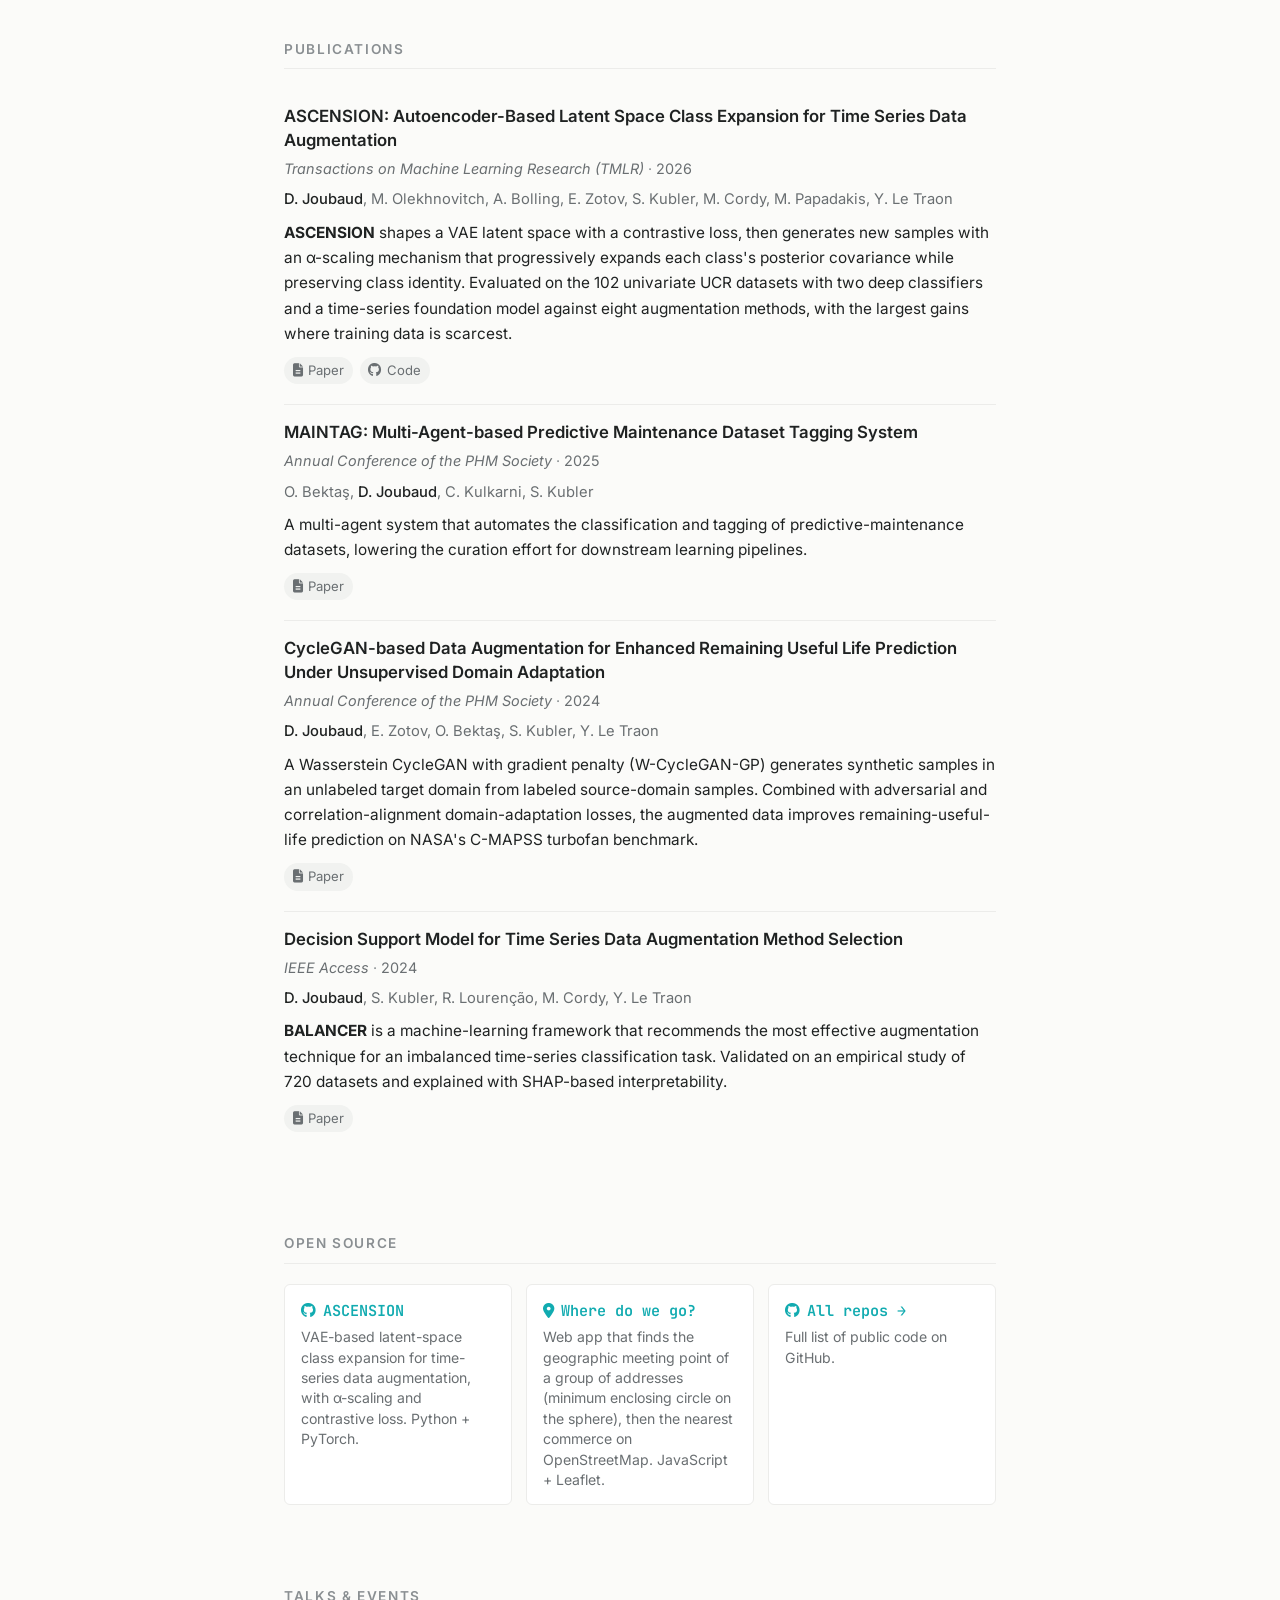
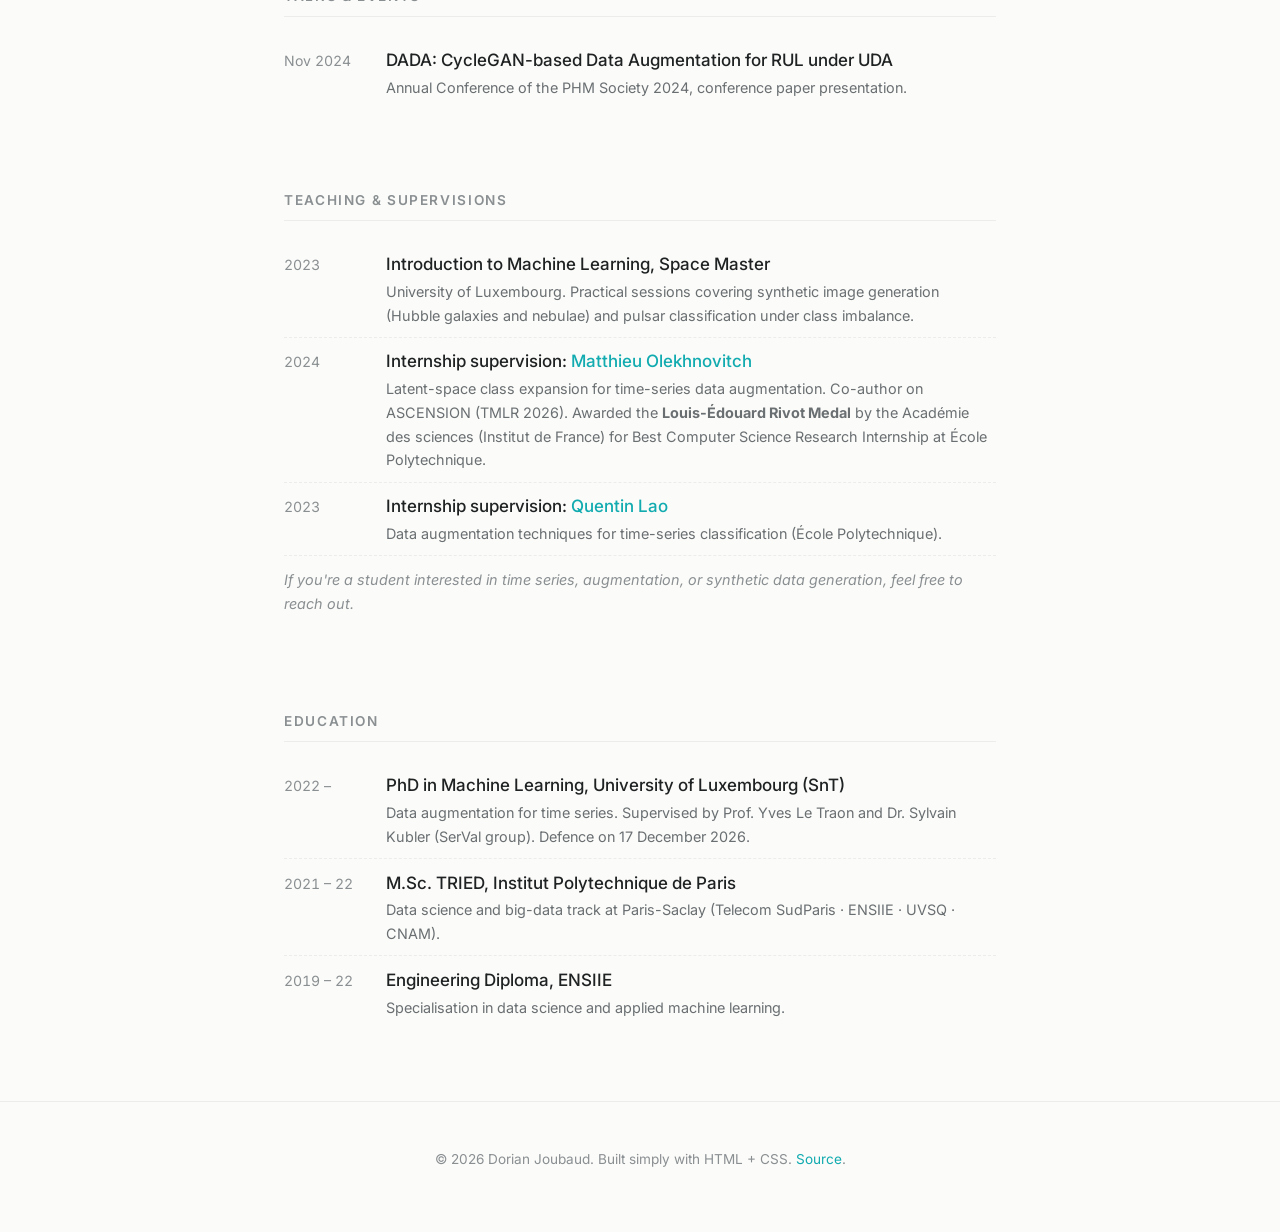
==== commit 519dc9c2: "Home: TimesFM 3.0 in the Timestral card, foundation models in the intro, defence date Co-Authored-By" ====
--- a/index.html
+++ b/index.html
@@ -4,7 +4,7 @@
     <meta charset="utf-8">
     <meta name="viewport" content="width=device-width, initial-scale=1">
     <title>Dorian Joubaud</title>
-    <meta name="description" content="Dorian Joubaud, PhD candidate in Machine Learning at the University of Luxembourg, SnT. Time-series data augmentation and synthetic data generation.">
+    <meta name="description" content="Dorian Joubaud, PhD candidate in Machine Learning at the University of Luxembourg, SnT. Time-series data augmentation, synthetic data generation and foundation models.">
     <meta name="author" content="Dorian Joubaud">
 
     <link rel="apple-touch-icon" sizes="180x180" href="apple-touch-icon.png">
@@ -71,6 +71,8 @@
                 My research focuses on <strong>synthetic data generation for time series</strong>: producing,
                 selecting, and evaluating augmented samples that help downstream models when real data is
                 scarce, imbalanced, or drawn from a different distribution.
+                More recently, I have been working on <strong>time series foundation models</strong>: how to
+                evaluate them, and how they can help train smaller models.
             </p>
             <p>
                 Many futures are possible. I'd be glad if one of them has us collaborating.
@@ -138,7 +140,7 @@
             <p class="pub__desc">
                 Mistral AI's new forecasting models, all four sizes, on series a person could forecast by hand, scored
                 against the best forecast possible: lines, exponentials, cycles, breaks, covariates and long horizons,
-                next to Chronos-2, TimesFM 2.5, Toto 2.0 and Toto 1.0.
+                next to Chronos-2, TimesFM 2.5 and 3.0, Toto 2.0 and Toto 1.0.
             </p>
         </article>
     </div>
@@ -351,7 +353,7 @@
             <span class="entry__when">2022 –</span>
             <span class="entry__main">
                 <span class="entry__title">PhD in Machine Learning, University of Luxembourg (SnT)</span>
-                <span class="entry__sub">Data augmentation for time series. Supervised by Prof. Yves Le Traon and Dr. Sylvain Kubler (SerVal group).</span>
+                <span class="entry__sub">Data augmentation for time series. Supervised by Prof. Yves Le Traon and Dr. Sylvain Kubler (SerVal group). Defence on 17 December 2026.</span>
             </span>
         </div>
 
